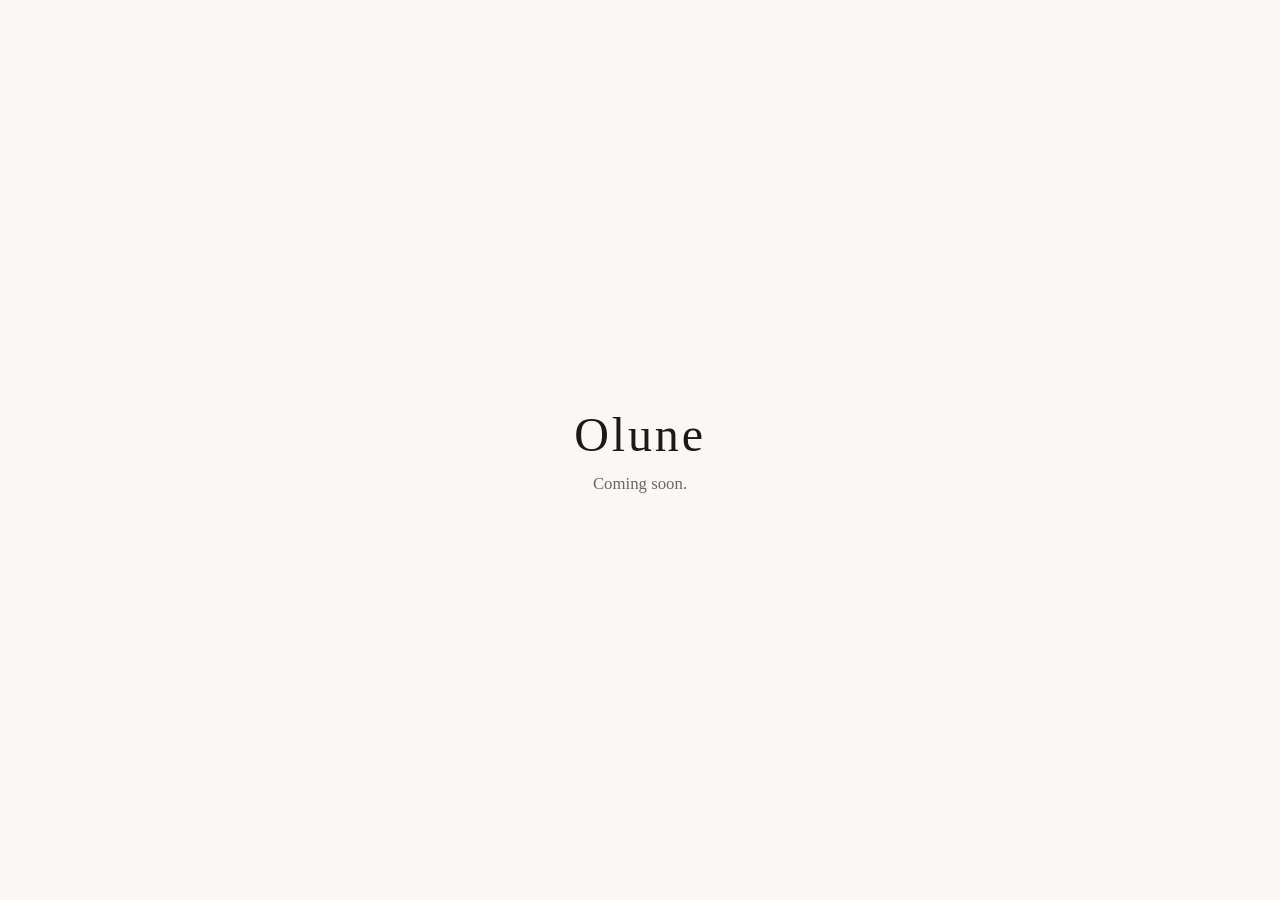
==== index.html @ 83db1ad6 "Add files via upload" ====
<!DOCTYPE html>
<html lang="en">
<head>
<meta charset="utf-8">
<meta name="viewport" content="width=device-width, initial-scale=1">
<title>Olune</title>
<style>
  :root { color-scheme: light dark; }
  html, body { height: 100%; margin: 0; }
  body {
    display: flex; align-items: center; justify-content: center;
    font-family: Georgia, 'Times New Roman', serif;
    background: #faf8f4; color: #1c1a17;
  }
  @media (prefers-color-scheme: dark) {
    body { background: #16161a; color: #e8e6e1; }
  }
  main { text-align: center; padding: 2rem; }
  h1 { font-size: 3rem; font-weight: normal; letter-spacing: 0.06em; margin: 0 0 0.75rem; }
  p { font-size: 1.05rem; opacity: 0.65; margin: 0; }
</style>
</head>
<body>
<main>
  <h1>Olune</h1>
  <p>Coming soon.</p>
</main>
</body>
</html>
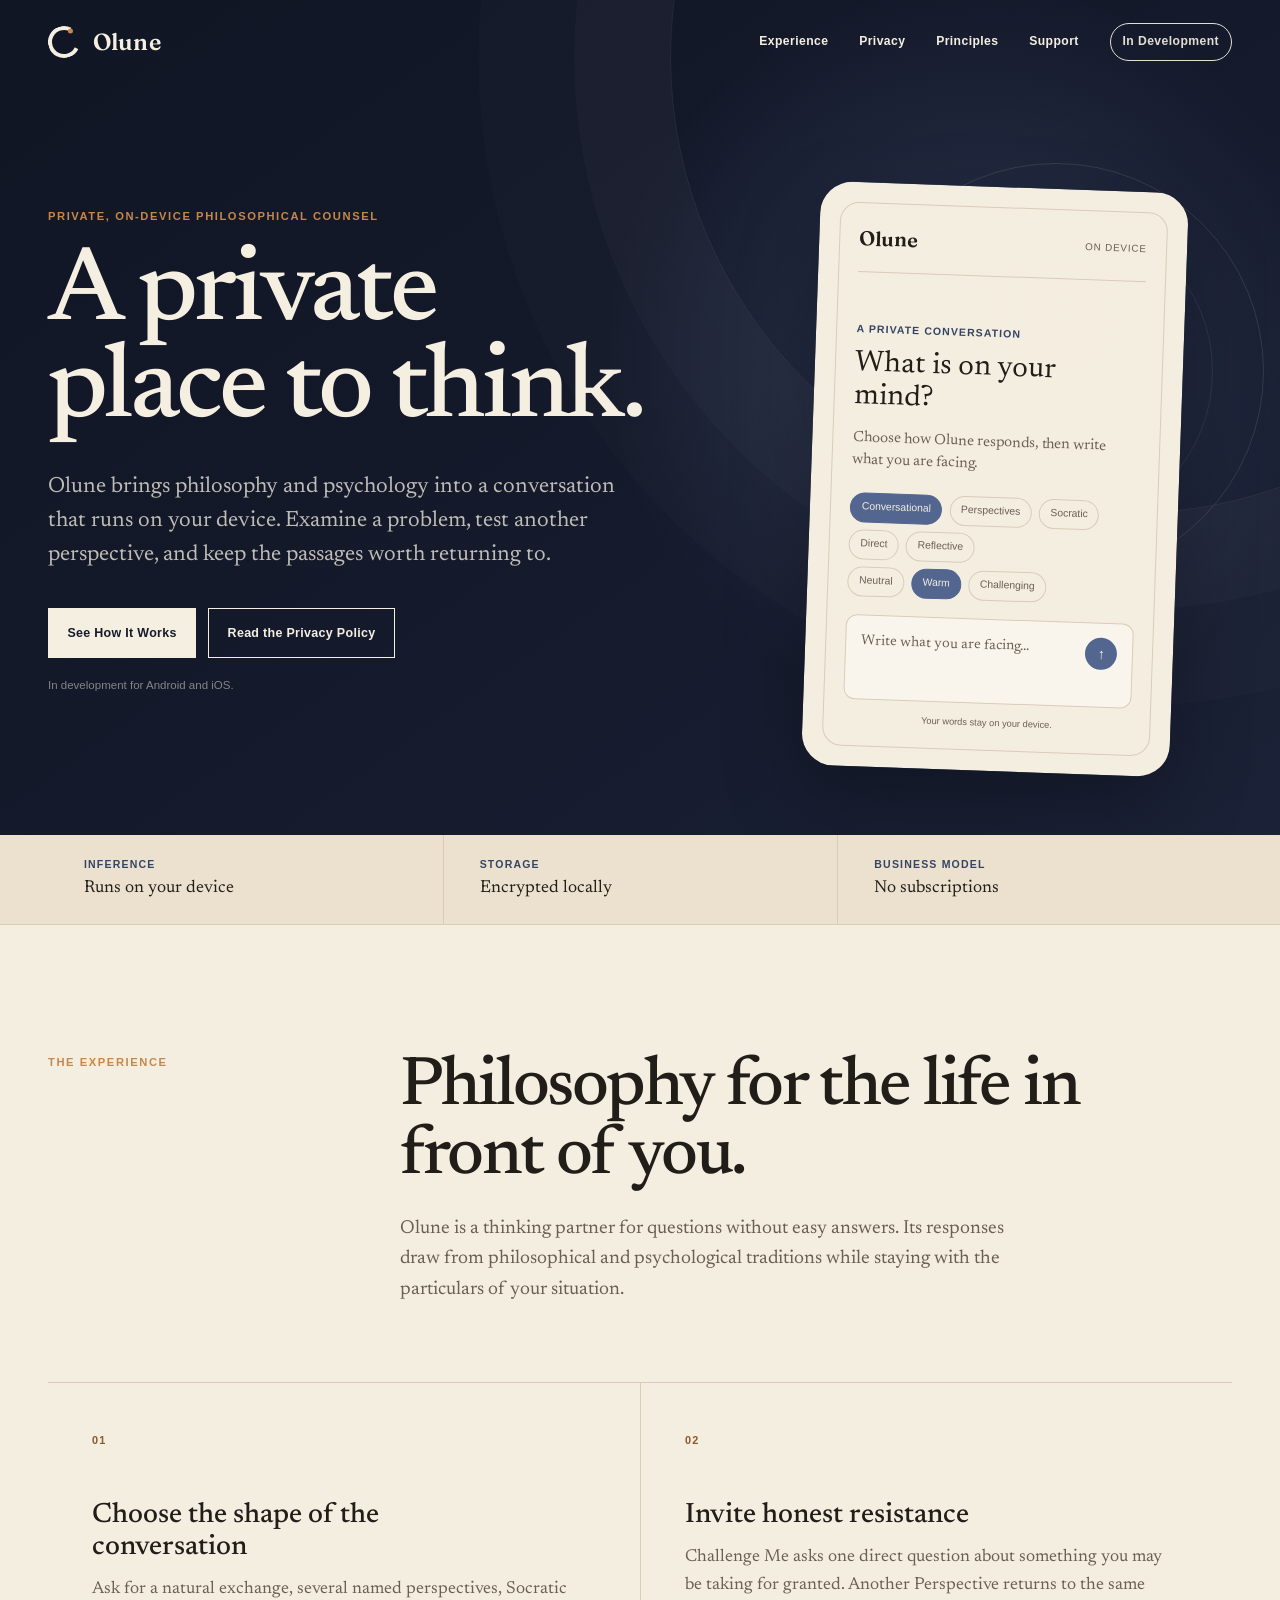
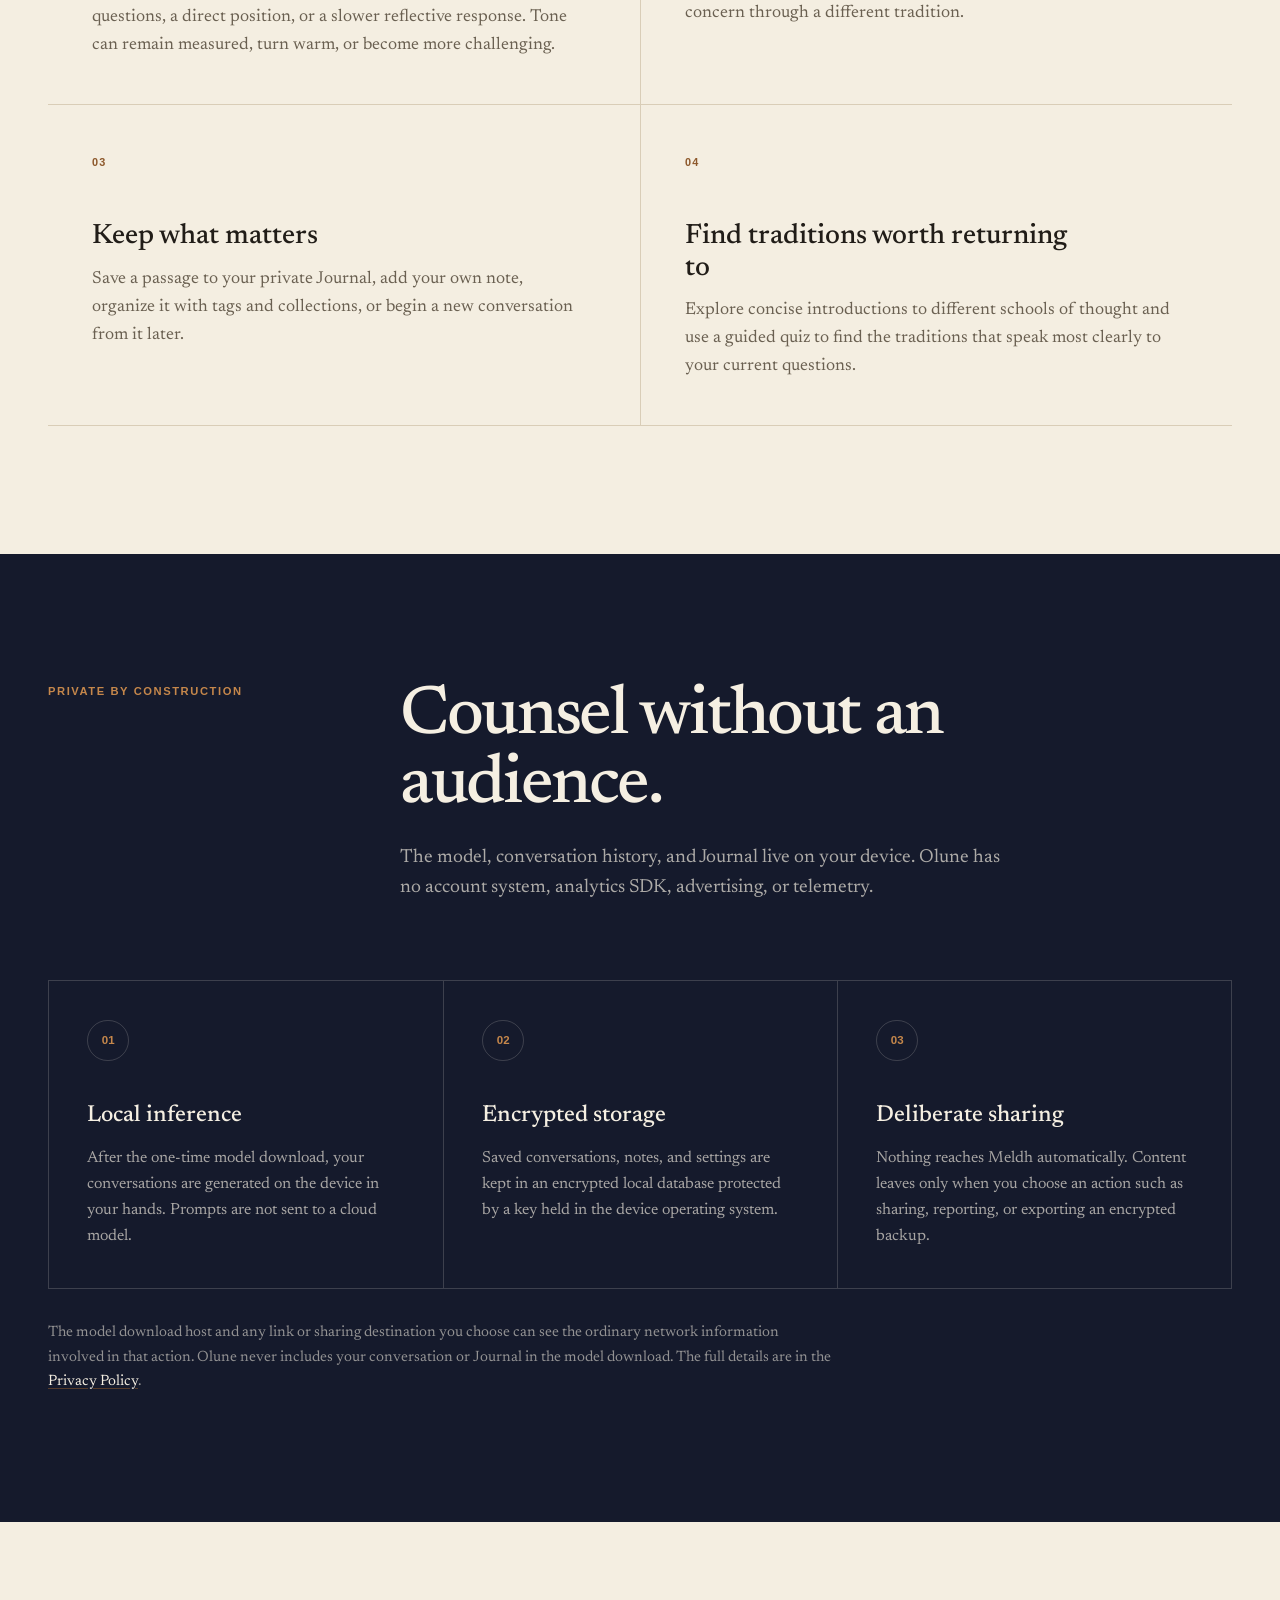
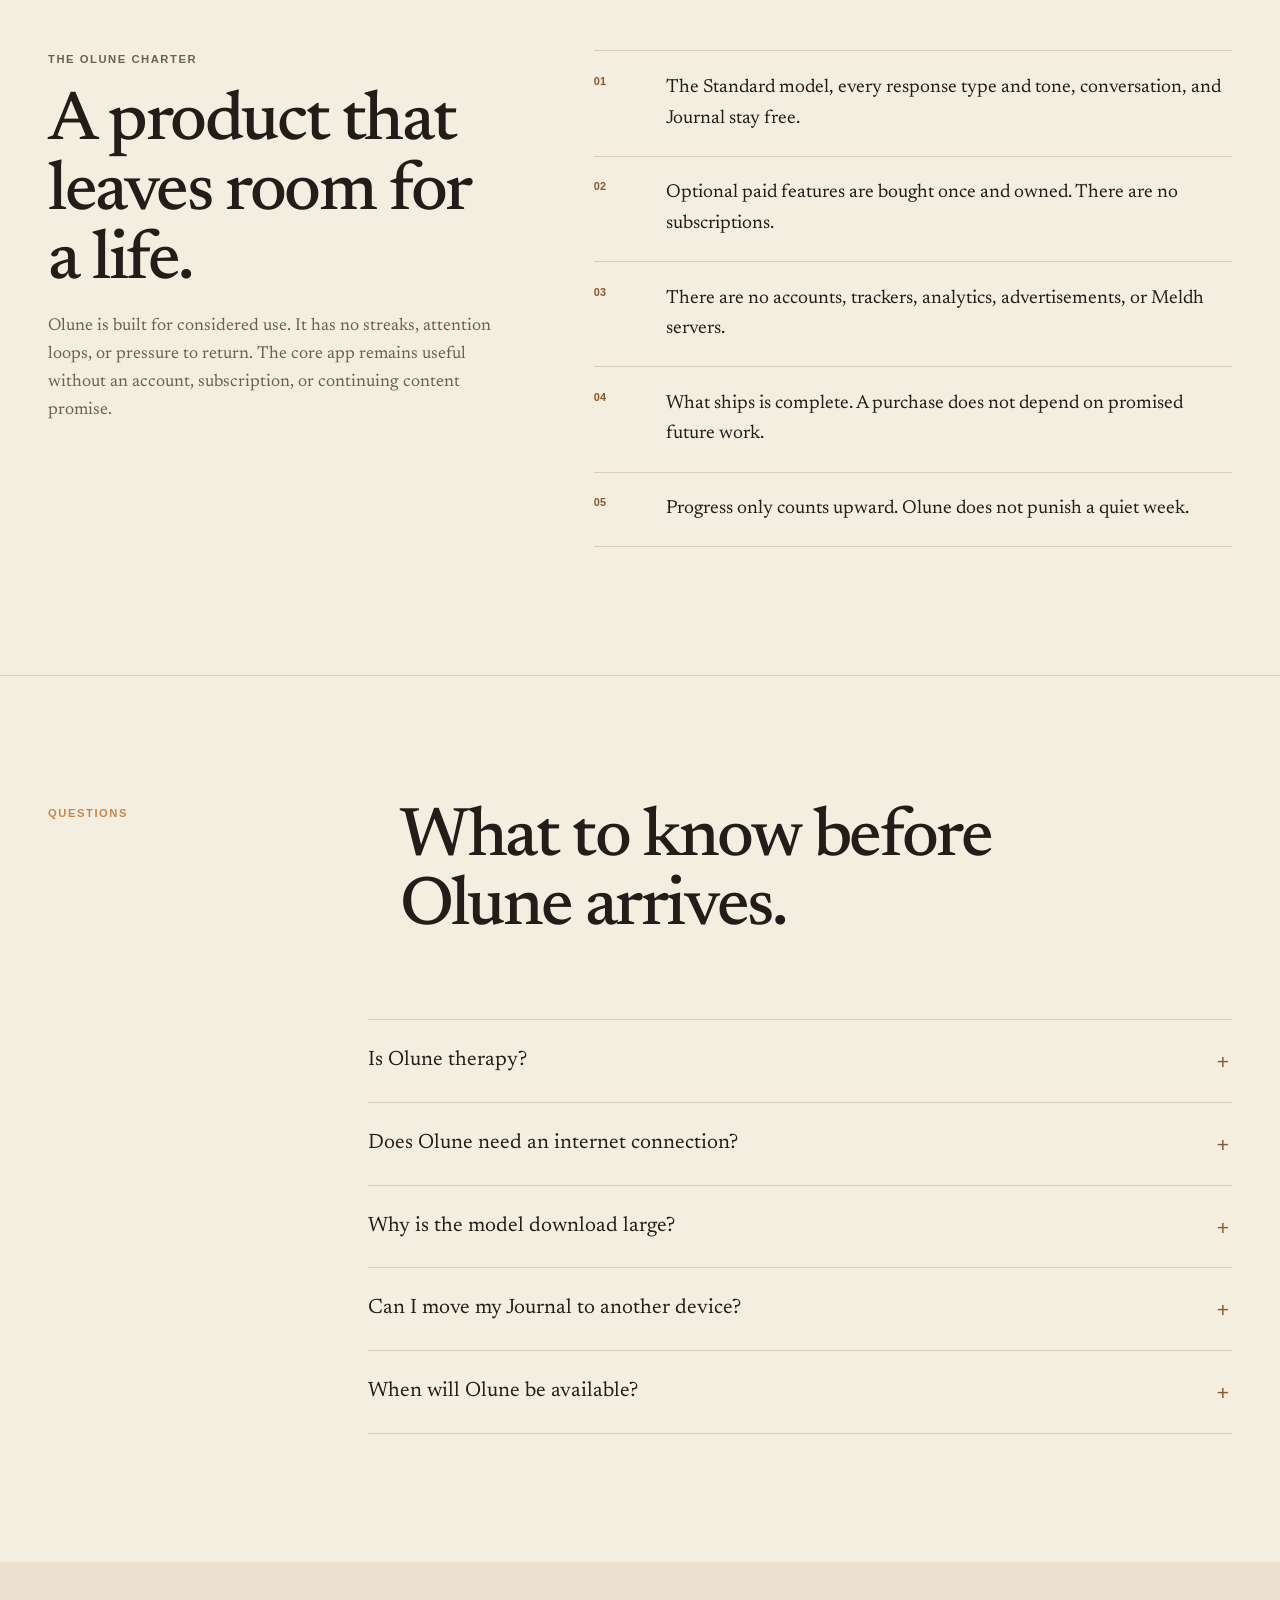
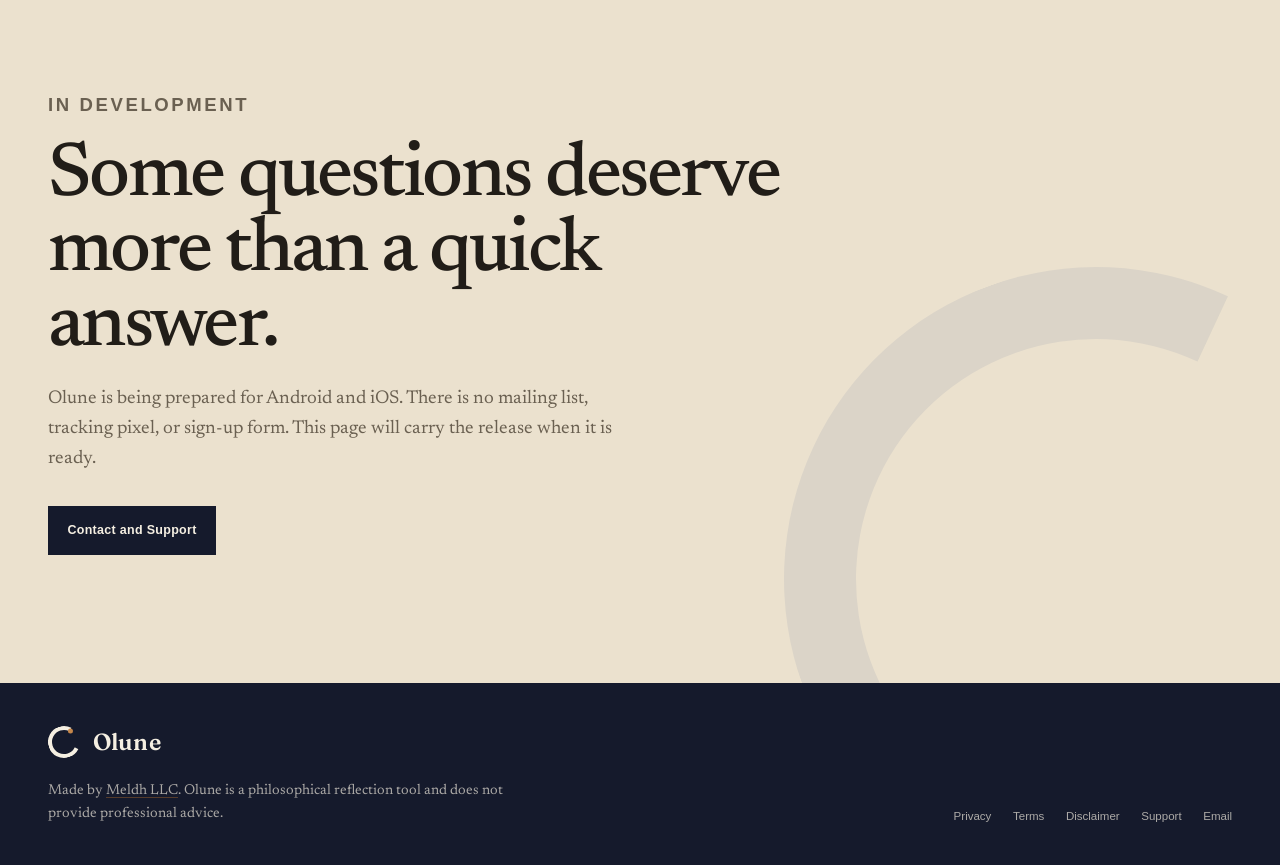
==== commit 6897f1d9: "Build Olune product site and legal pages" ====
--- a/index.html
+++ b/index.html
@@ -1,29 +1,362 @@
-<!DOCTYPE html>
+<!doctype html>
 <html lang="en">
 <head>
-<meta charset="utf-8">
-<meta name="viewport" content="width=device-width, initial-scale=1">
-<title>Olune</title>
-<style>
-  :root { color-scheme: light dark; }
-  html, body { height: 100%; margin: 0; }
-  body {
-    display: flex; align-items: center; justify-content: center;
-    font-family: Georgia, 'Times New Roman', serif;
-    background: #faf8f4; color: #1c1a17;
+  <meta charset="utf-8">
+  <meta name="viewport" content="width=device-width, initial-scale=1">
+  <title>Olune | A Private Place to Think</title>
+  <meta name="description" content="Olune is an on-device philosophical counsel app for private conversation, reflection, and a journal of the thoughts worth keeping.">
+  <meta name="theme-color" content="#151a2c">
+  <meta name="robots" content="index, follow, max-image-preview:large">
+  <link rel="canonical" href="https://olune.ai/">
+  <link rel="icon" href="/assets/brand/olune-app-icon.png" type="image/png">
+  <link rel="apple-touch-icon" href="/assets/brand/olune-app-icon.png">
+  <link rel="manifest" href="/site.webmanifest">
+  <link rel="stylesheet" href="/assets/site.css">
+  <meta property="og:type" content="website">
+  <meta property="og:site_name" content="Olune">
+  <meta property="og:title" content="Olune | A Private Place to Think">
+  <meta property="og:description" content="Private, on-device philosophical counsel. No account, cloud inference, telemetry, or subscription.">
+  <meta property="og:url" content="https://olune.ai/">
+  <meta property="og:image" content="https://olune.ai/assets/brand/olune-social.png">
+  <meta property="og:image:width" content="1731">
+  <meta property="og:image:height" content="909">
+  <meta property="og:image:alt" content="Olune. A private place to think.">
+  <meta name="twitter:card" content="summary_large_image">
+  <meta name="twitter:title" content="Olune | A Private Place to Think">
+  <meta name="twitter:description" content="Private, on-device philosophical counsel.">
+  <meta name="twitter:image" content="https://olune.ai/assets/brand/olune-social.png">
+  <script type="application/ld+json">
+  {
+    "@context": "https://schema.org",
+    "@type": "SoftwareApplication",
+    "name": "Olune",
+    "applicationCategory": "LifestyleApplication",
+    "operatingSystem": "Android, iOS",
+    "description": "An on-device philosophical counsel app for private conversation, reflection, and journaling.",
+    "url": "https://olune.ai/",
+    "publisher": {
+      "@type": "Organization",
+      "name": "Meldh LLC",
+      "url": "https://meldh.com/"
+    }
   }
-  @media (prefers-color-scheme: dark) {
-    body { background: #16161a; color: #e8e6e1; }
-  }
-  main { text-align: center; padding: 2rem; }
-  h1 { font-size: 3rem; font-weight: normal; letter-spacing: 0.06em; margin: 0 0 0.75rem; }
-  p { font-size: 1.05rem; opacity: 0.65; margin: 0; }
-</style>
+  </script>
 </head>
 <body>
-<main>
-  <h1>Olune</h1>
-  <p>Coming soon.</p>
-</main>
+  <a class="skip-link" href="#main">Skip to Main Content</a>
+
+  <header class="site-header">
+    <nav class="nav-shell" aria-label="Primary navigation">
+      <a class="brand" href="/" aria-label="Olune home">
+        <span class="brand-mark" aria-hidden="true"></span>
+        <span class="brand-name">Olune</span>
+      </a>
+      <div class="nav-links">
+        <a href="#experience">Experience</a>
+        <a href="#privacy">Privacy</a>
+        <a href="#principles">Principles</a>
+        <a href="/support/">Support</a>
+        <a class="nav-status" href="#availability">In Development</a>
+      </div>
+    </nav>
+  </header>
+
+  <main id="main">
+    <section class="hero" aria-labelledby="hero-title">
+      <div class="hero-shell">
+        <div>
+          <p class="eyebrow">Private, on-device philosophical counsel</p>
+          <h1 id="hero-title">A private place to think.</h1>
+          <p class="hero-copy">
+            Olune brings philosophy and psychology into a conversation that runs on
+            your device. Examine a problem, test another perspective, and keep the
+            passages worth returning to.
+          </p>
+          <div class="hero-actions">
+            <a class="button button--primary" href="#experience">See How It Works</a>
+            <a class="button" href="/privacy/">Read the Privacy Policy</a>
+          </div>
+          <p class="hero-note">In development for Android and iOS.</p>
+        </div>
+
+        <div class="hero-visual" aria-label="Illustration of the Olune conversation screen">
+          <div class="hero-orbit" aria-hidden="true"></div>
+          <div class="app-preview">
+            <div class="preview-screen">
+              <div class="preview-top">
+                <span class="preview-wordmark">Olune</span>
+                <span class="preview-lock">On Device</span>
+              </div>
+              <p class="preview-intro">A private conversation</p>
+              <p class="preview-question">What is on your mind?</p>
+              <p class="preview-copy">
+                Choose how Olune responds, then write what you are facing.
+              </p>
+              <div class="pill-row" aria-hidden="true">
+                <span class="pill pill--active">Conversational</span>
+                <span class="pill">Perspectives</span>
+                <span class="pill">Socratic</span>
+                <span class="pill">Direct</span>
+                <span class="pill">Reflective</span>
+              </div>
+              <div class="pill-row" style="margin-top: 0.45rem" aria-hidden="true">
+                <span class="pill">Neutral</span>
+                <span class="pill pill--active">Warm</span>
+                <span class="pill">Challenging</span>
+              </div>
+              <div class="preview-input">
+                <span>Write what you are facing...</span>
+                <span class="send-dot" aria-hidden="true">↑</span>
+              </div>
+              <p class="preview-foot">Your words stay on your device.</p>
+            </div>
+          </div>
+        </div>
+      </div>
+    </section>
+
+    <section class="trust-band" aria-label="Olune privacy summary">
+      <div class="trust-shell">
+        <div class="trust-item">
+          <span class="trust-label">Inference</span>
+          <span class="trust-value">Runs on your device</span>
+        </div>
+        <div class="trust-item">
+          <span class="trust-label">Storage</span>
+          <span class="trust-value">Encrypted locally</span>
+        </div>
+        <div class="trust-item">
+          <span class="trust-label">Business Model</span>
+          <span class="trust-value">No subscriptions</span>
+        </div>
+      </div>
+    </section>
+
+    <section class="section" id="experience" aria-labelledby="experience-title">
+      <div class="section-shell">
+        <div class="section-intro">
+          <p class="eyebrow">The experience</p>
+          <div>
+            <h2 class="section-title" id="experience-title">Philosophy for the life in front of you.</h2>
+            <p class="section-dek">
+              Olune is a thinking partner for questions without easy answers. Its
+              responses draw from philosophical and psychological traditions while
+              staying with the particulars of your situation.
+            </p>
+          </div>
+        </div>
+
+        <div class="feature-grid">
+          <article class="feature-card">
+            <span class="feature-index">01</span>
+            <h3>Choose the shape of the conversation</h3>
+            <p>
+              Ask for a natural exchange, several named perspectives, Socratic
+              questions, a direct position, or a slower reflective response. Tone can
+              remain measured, turn warm, or become more challenging.
+            </p>
+          </article>
+          <article class="feature-card">
+            <span class="feature-index">02</span>
+            <h3>Invite honest resistance</h3>
+            <p>
+              Challenge Me asks one direct question about something you may be taking
+              for granted. Another Perspective returns to the same concern through a
+              different tradition.
+            </p>
+          </article>
+          <article class="feature-card">
+            <span class="feature-index">03</span>
+            <h3>Keep what matters</h3>
+            <p>
+              Save a passage to your private Journal, add your own note, organize it
+              with tags and collections, or begin a new conversation from it later.
+            </p>
+          </article>
+          <article class="feature-card">
+            <span class="feature-index">04</span>
+            <h3>Find traditions worth returning to</h3>
+            <p>
+              Explore concise introductions to different schools of thought and use a
+              guided quiz to find the traditions that speak most clearly to your
+              current questions.
+            </p>
+          </article>
+        </div>
+      </div>
+    </section>
+
+    <section class="section section--midnight" id="privacy" aria-labelledby="privacy-title">
+      <div class="section-shell">
+        <div class="section-intro">
+          <p class="eyebrow">Private by construction</p>
+          <div>
+            <h2 class="section-title" id="privacy-title">Counsel without an audience.</h2>
+            <p class="section-dek">
+              The model, conversation history, and Journal live on your device. Olune
+              has no account system, analytics SDK, advertising, or telemetry.
+            </p>
+          </div>
+        </div>
+
+        <div class="privacy-grid">
+          <article class="privacy-card">
+            <span class="privacy-icon" aria-hidden="true">01</span>
+            <h3>Local inference</h3>
+            <p>
+              After the one-time model download, your conversations are generated on
+              the device in your hands. Prompts are not sent to a cloud model.
+            </p>
+          </article>
+          <article class="privacy-card">
+            <span class="privacy-icon" aria-hidden="true">02</span>
+            <h3>Encrypted storage</h3>
+            <p>
+              Saved conversations, notes, and settings are kept in an encrypted local
+              database protected by a key held in the device operating system.
+            </p>
+          </article>
+          <article class="privacy-card">
+            <span class="privacy-icon" aria-hidden="true">03</span>
+            <h3>Deliberate sharing</h3>
+            <p>
+              Nothing reaches Meldh automatically. Content leaves only when you choose
+              an action such as sharing, reporting, or exporting an encrypted backup.
+            </p>
+          </article>
+        </div>
+
+        <p class="privacy-detail">
+          The model download host and any link or sharing destination you choose can
+          see the ordinary network information involved in that action. Olune never
+          includes your conversation or Journal in the model download. The full
+          details are in the <a href="/privacy/">Privacy Policy</a>.
+        </p>
+      </div>
+    </section>
+
+    <section class="section" id="principles" aria-labelledby="principles-title">
+      <div class="section-shell charter">
+        <div class="charter-copy">
+          <p class="eyebrow">The Olune Charter</p>
+          <h2 class="section-title" id="principles-title">A product that leaves room for a life.</h2>
+          <p>
+            Olune is built for considered use. It has no streaks, attention loops, or
+            pressure to return. The core app remains useful without an account,
+            subscription, or continuing content promise.
+          </p>
+        </div>
+        <div class="charter-list">
+          <div class="charter-line">
+            <span>01</span>
+            <span>The Standard model, every response type and tone, conversation, and Journal stay free.</span>
+          </div>
+          <div class="charter-line">
+            <span>02</span>
+            <span>Optional paid features are bought once and owned. There are no subscriptions.</span>
+          </div>
+          <div class="charter-line">
+            <span>03</span>
+            <span>There are no accounts, trackers, analytics, advertisements, or Meldh servers.</span>
+          </div>
+          <div class="charter-line">
+            <span>04</span>
+            <span>What ships is complete. A purchase does not depend on promised future work.</span>
+          </div>
+          <div class="charter-line">
+            <span>05</span>
+            <span>Progress only counts upward. Olune does not punish a quiet week.</span>
+          </div>
+        </div>
+      </div>
+    </section>
+
+    <section class="section section--rule" aria-labelledby="faq-title">
+      <div class="section-shell">
+        <div class="section-intro">
+          <p class="eyebrow">Questions</p>
+          <h2 class="section-title" id="faq-title">What to know before Olune arrives.</h2>
+        </div>
+        <div class="faq-list">
+          <details>
+            <summary>Is Olune therapy?</summary>
+            <p>
+              No. Olune is a companion for reflection and is not a doctor, therapist,
+              counselor, lawyer, or financial adviser. It is not built for emergencies
+              and cannot replace a qualified professional who knows your circumstances.
+            </p>
+          </details>
+          <details>
+            <summary>Does Olune need an internet connection?</summary>
+            <p>
+              Core conversations and storage work offline after a one-time model
+              download. Opening links, using an app-store purchase, sending a report,
+              or sharing content through another service requires the connection used
+              by that action.
+            </p>
+          </details>
+          <details>
+            <summary>Why is the model download large?</summary>
+            <p>
+              Olune runs a full language model locally so your prompts do not need to
+              travel to a cloud inference service. Exact download sizes and supported
+              device guidance will be published before release.
+            </p>
+          </details>
+          <details>
+            <summary>Can I move my Journal to another device?</summary>
+            <p>
+              Olune can create a password-protected encrypted backup that you choose
+              where to store. Meldh never receives the file or the password.
+            </p>
+          </details>
+          <details>
+            <summary>When will Olune be available?</summary>
+            <p>
+              Olune is in active development for Android and iOS. Release information
+              and verified device requirements will appear here when the app is ready.
+            </p>
+          </details>
+        </div>
+      </div>
+    </section>
+
+    <section class="closing" id="availability" aria-labelledby="availability-title">
+      <div class="section-shell">
+        <div class="closing-copy">
+          <p class="eyebrow">In development</p>
+          <h2 id="availability-title">Some questions deserve more than a quick answer.</h2>
+          <p>
+            Olune is being prepared for Android and iOS. There is no mailing list,
+            tracking pixel, or sign-up form. This page will carry the release when it is
+            ready.
+          </p>
+          <a class="button" href="/support/">Contact and Support</a>
+        </div>
+      </div>
+    </section>
+  </main>
+
+  <footer class="site-footer">
+    <div class="footer-shell">
+      <div>
+        <a class="brand footer-brand" href="/" aria-label="Olune home">
+          <span class="brand-mark" aria-hidden="true"></span>
+          <span class="brand-name">Olune</span>
+        </a>
+        <p class="footer-note">
+          Made by <a href="https://meldh.com/">Meldh LLC</a>. Olune is a
+          philosophical reflection tool and does not provide professional advice.
+        </p>
+      </div>
+      <nav class="footer-links" aria-label="Footer navigation">
+        <a href="/privacy/">Privacy</a>
+        <a href="/terms/">Terms</a>
+        <a href="/disclaimer/">Disclaimer</a>
+        <a href="/support/">Support</a>
+        <a href="mailto:support@meldh.com">Email</a>
+      </nav>
+    </div>
+  </footer>
 </body>
 </html>
--- a/assets/site.css
+++ b/assets/site.css
@@ -0,0 +1,1045 @@
+@font-face {
+  font-family: "Newsreader";
+  src: url("fonts/newsreader-regular.ttf") format("truetype");
+  font-style: normal;
+  font-weight: 400;
+  font-display: swap;
+}
+
+@font-face {
+  font-family: "Newsreader";
+  src: url("fonts/newsreader-medium.ttf") format("truetype");
+  font-style: normal;
+  font-weight: 500;
+  font-display: swap;
+}
+
+@font-face {
+  font-family: "Newsreader";
+  src: url("fonts/newsreader-semibold.ttf") format("truetype");
+  font-style: normal;
+  font-weight: 600;
+  font-display: swap;
+}
+
+@font-face {
+  font-family: "Fraunces";
+  src: url("fonts/fraunces-semibold.ttf") format("truetype");
+  font-style: normal;
+  font-weight: 600;
+  font-display: swap;
+}
+
+:root {
+  color-scheme: light;
+  --paper: #f4eee1;
+  --paper-deep: #ebe1ce;
+  --paper-raised: #fbf7ef;
+  --ink: #211d18;
+  --ink-soft: #6a6051;
+  --midnight: #151a2c;
+  --midnight-raised: #20283f;
+  --moon: #f5efe2;
+  --lune: #53668f;
+  --lune-dark: #344463;
+  --bronze: #c5874b;
+  --bronze-dark: #8d582b;
+  --rule: #d9cdb7;
+  --rule-dark: rgba(245, 239, 226, 0.18);
+  --shadow: 0 24px 80px rgba(20, 22, 35, 0.13);
+  --serif: "Newsreader", Georgia, "Times New Roman", serif;
+  --wordmark: "Fraunces", Georgia, serif;
+  --sans: Inter, ui-sans-serif, -apple-system, BlinkMacSystemFont, "Segoe UI", sans-serif;
+  --reading: 45rem;
+  --wide: 74rem;
+}
+
+* {
+  box-sizing: border-box;
+}
+
+html {
+  scroll-behavior: smooth;
+}
+
+body {
+  min-width: 20rem;
+  margin: 0;
+  background: var(--paper);
+  color: var(--ink);
+  font-family: var(--serif);
+  font-size: 1.08rem;
+  line-height: 1.62;
+  text-rendering: optimizeLegibility;
+}
+
+img {
+  display: block;
+  max-width: 100%;
+}
+
+a {
+  color: inherit;
+  text-decoration-color: color-mix(in srgb, var(--bronze-dark) 55%, transparent);
+  text-underline-offset: 0.18em;
+}
+
+a:hover {
+  text-decoration-color: currentColor;
+}
+
+button,
+a {
+  -webkit-tap-highlight-color: transparent;
+}
+
+:focus-visible {
+  outline: 3px solid var(--bronze);
+  outline-offset: 4px;
+}
+
+.skip-link {
+  position: fixed;
+  top: 0.75rem;
+  left: 0.75rem;
+  z-index: 100;
+  padding: 0.65rem 0.85rem;
+  background: var(--moon);
+  color: var(--midnight);
+  font-family: var(--sans);
+  font-size: 0.8rem;
+  font-weight: 700;
+  transform: translateY(-180%);
+}
+
+.skip-link:focus {
+  transform: translateY(0);
+}
+
+.site-header {
+  position: absolute;
+  z-index: 10;
+  top: 0;
+  left: 0;
+  width: 100%;
+  color: var(--moon);
+}
+
+.site-header--paper {
+  position: static;
+  border-bottom: 1px solid var(--rule);
+  background: color-mix(in srgb, var(--paper) 94%, transparent);
+  color: var(--ink);
+}
+
+.nav-shell {
+  display: flex;
+  width: min(calc(100% - 2.5rem), var(--wide));
+  min-height: 5.25rem;
+  margin: 0 auto;
+  align-items: center;
+  justify-content: space-between;
+  gap: 2rem;
+}
+
+.brand {
+  display: inline-flex;
+  align-items: center;
+  gap: 0.8rem;
+  color: inherit;
+  text-decoration: none;
+}
+
+.brand-mark {
+  position: relative;
+  width: 2rem;
+  height: 2rem;
+  flex: 0 0 auto;
+  border: 0.3rem solid currentColor;
+  border-right-color: transparent;
+  border-radius: 50%;
+  transform: rotate(-18deg);
+}
+
+.brand-mark::after {
+  position: absolute;
+  top: 0.05rem;
+  right: -0.04rem;
+  width: 0.34rem;
+  height: 0.34rem;
+  border-radius: 50%;
+  background: var(--bronze);
+  content: "";
+  transform: rotate(18deg);
+}
+
+.brand-name {
+  font-family: var(--wordmark);
+  font-size: 1.45rem;
+  font-weight: 600;
+  letter-spacing: 0.01em;
+}
+
+.nav-links {
+  display: flex;
+  align-items: center;
+  justify-content: flex-end;
+  gap: clamp(1rem, 2.4vw, 2rem);
+  font-family: var(--sans);
+  font-size: 0.76rem;
+  font-weight: 650;
+  letter-spacing: 0.035em;
+}
+
+.nav-links a {
+  color: inherit;
+  text-decoration: none;
+}
+
+.nav-links a:hover {
+  color: var(--bronze);
+}
+
+.nav-status {
+  padding: 0.48rem 0.75rem;
+  border: 1px solid currentColor;
+  border-radius: 999px;
+  opacity: 0.92;
+}
+
+.hero {
+  position: relative;
+  min-height: 52rem;
+  overflow: hidden;
+  background:
+    radial-gradient(circle at 76% 42%, rgba(83, 102, 143, 0.35), transparent 23rem),
+    linear-gradient(145deg, #111625, var(--midnight) 58%, #1b2237);
+  color: var(--moon);
+}
+
+.hero::before {
+  position: absolute;
+  top: -25rem;
+  right: -19rem;
+  width: 57rem;
+  height: 57rem;
+  border: 1px solid rgba(245, 239, 226, 0.08);
+  border-radius: 50%;
+  box-shadow:
+    0 0 0 6rem rgba(245, 239, 226, 0.018),
+    0 0 0 12rem rgba(245, 239, 226, 0.012);
+  content: "";
+}
+
+.hero-shell {
+  position: relative;
+  display: grid;
+  width: min(calc(100% - 2.5rem), var(--wide));
+  min-height: 52rem;
+  margin: 0 auto;
+  padding: 9.7rem 0 5.5rem;
+  grid-template-columns: minmax(0, 1.02fr) minmax(20rem, 0.78fr);
+  align-items: center;
+  gap: clamp(3rem, 7vw, 7rem);
+}
+
+.eyebrow {
+  margin: 0 0 1.25rem;
+  color: var(--bronze);
+  font-family: var(--sans);
+  font-size: 0.7rem;
+  font-weight: 750;
+  letter-spacing: 0.14em;
+  text-transform: uppercase;
+}
+
+.hero h1,
+.section-title,
+.legal-title {
+  font-weight: 500;
+  letter-spacing: -0.035em;
+}
+
+.hero h1 {
+  max-width: 42rem;
+  margin: 0;
+  font-size: clamp(3.6rem, 8.2vw, 7.4rem);
+  line-height: 0.93;
+}
+
+.hero-copy {
+  max-width: 38rem;
+  margin: 1.8rem 0 0;
+  color: rgba(245, 239, 226, 0.76);
+  font-size: clamp(1.15rem, 2vw, 1.38rem);
+  line-height: 1.55;
+}
+
+.hero-actions {
+  display: flex;
+  flex-wrap: wrap;
+  gap: 0.75rem;
+  margin-top: 2.25rem;
+}
+
+.button {
+  display: inline-flex;
+  min-height: 3.1rem;
+  padding: 0.75rem 1.15rem;
+  border: 1px solid currentColor;
+  align-items: center;
+  justify-content: center;
+  font-family: var(--sans);
+  font-size: 0.78rem;
+  font-weight: 750;
+  letter-spacing: 0.025em;
+  text-decoration: none;
+  transition: background-color 160ms ease, border-color 160ms ease, color 160ms ease;
+}
+
+.button--primary {
+  border-color: var(--moon);
+  background: var(--moon);
+  color: var(--midnight);
+}
+
+.button:hover {
+  border-color: var(--bronze);
+  background: var(--bronze);
+  color: var(--midnight);
+}
+
+.hero-note {
+  margin: 1.15rem 0 0;
+  color: rgba(245, 239, 226, 0.5);
+  font-family: var(--sans);
+  font-size: 0.72rem;
+}
+
+.hero-visual {
+  position: relative;
+  min-height: 37rem;
+}
+
+.hero-orbit {
+  position: absolute;
+  top: 0.5rem;
+  right: -2rem;
+  width: 26rem;
+  height: 26rem;
+  border: 1px solid rgba(245, 239, 226, 0.11);
+  border-radius: 50%;
+}
+
+.hero-orbit::before,
+.hero-orbit::after {
+  position: absolute;
+  border: 1px solid rgba(245, 239, 226, 0.08);
+  border-radius: 50%;
+  content: "";
+}
+
+.hero-orbit::before {
+  inset: 3.1rem;
+}
+
+.hero-orbit::after {
+  inset: 6.3rem;
+}
+
+.app-preview {
+  position: absolute;
+  z-index: 2;
+  top: 2rem;
+  left: 50%;
+  width: min(23rem, 88vw);
+  min-height: 34rem;
+  padding: 1.2rem;
+  border: 1px solid rgba(245, 239, 226, 0.22);
+  border-radius: 2rem;
+  background: var(--paper);
+  box-shadow: 0 2rem 5rem rgba(0, 0, 0, 0.28);
+  color: var(--ink);
+  transform: translateX(-50%) rotate(2deg);
+}
+
+.preview-screen {
+  min-height: 31.5rem;
+  padding: 1.2rem;
+  border: 1px solid var(--rule);
+  border-radius: 1.2rem;
+  background:
+    linear-gradient(rgba(244, 238, 225, 0.96), rgba(244, 238, 225, 0.96)),
+    radial-gradient(circle at 70% 18%, var(--paper-deep), transparent 11rem);
+}
+
+.preview-top {
+  display: flex;
+  padding-bottom: 1rem;
+  border-bottom: 1px solid var(--rule);
+  align-items: center;
+  justify-content: space-between;
+}
+
+.preview-wordmark {
+  font-family: var(--wordmark);
+  font-size: 1.25rem;
+}
+
+.preview-lock {
+  color: var(--ink-soft);
+  font-family: var(--sans);
+  font-size: 0.62rem;
+  letter-spacing: 0.08em;
+  text-transform: uppercase;
+}
+
+.preview-intro {
+  margin: 3rem 0 0.65rem;
+  color: var(--lune-dark);
+  font-family: var(--sans);
+  font-size: 0.66rem;
+  font-weight: 750;
+  letter-spacing: 0.1em;
+  text-transform: uppercase;
+}
+
+.preview-question {
+  max-width: 16rem;
+  margin: 0;
+  font-size: 1.85rem;
+  line-height: 1.1;
+}
+
+.preview-copy {
+  margin: 0.9rem 0 1.35rem;
+  color: var(--ink-soft);
+  font-size: 0.94rem;
+  line-height: 1.45;
+}
+
+.pill-row {
+  display: flex;
+  flex-wrap: wrap;
+  gap: 0.45rem;
+}
+
+.pill {
+  padding: 0.34rem 0.65rem;
+  border: 1px solid var(--rule);
+  border-radius: 999px;
+  color: var(--ink-soft);
+  font-family: var(--sans);
+  font-size: 0.65rem;
+}
+
+.pill--active {
+  border-color: var(--lune);
+  background: var(--lune);
+  color: var(--moon);
+}
+
+.preview-input {
+  display: flex;
+  min-height: 5.3rem;
+  margin-top: 1.15rem;
+  padding: 0.9rem;
+  border: 1px solid var(--rule);
+  border-radius: 0.7rem;
+  background: rgba(255, 255, 255, 0.38);
+  color: var(--ink-soft);
+  font-size: 0.9rem;
+  align-items: flex-start;
+  justify-content: space-between;
+}
+
+.send-dot {
+  display: grid;
+  width: 2rem;
+  height: 2rem;
+  flex: 0 0 auto;
+  border-radius: 50%;
+  background: var(--lune);
+  color: var(--moon);
+  font-family: var(--sans);
+  place-items: center;
+}
+
+.preview-foot {
+  margin: 0.75rem 0 0;
+  color: var(--ink-soft);
+  font-family: var(--sans);
+  font-size: 0.58rem;
+  text-align: center;
+}
+
+.trust-band {
+  border-bottom: 1px solid var(--rule);
+  background: var(--paper-deep);
+}
+
+.trust-shell {
+  display: grid;
+  width: min(calc(100% - 2.5rem), var(--wide));
+  margin: 0 auto;
+  grid-template-columns: repeat(3, 1fr);
+}
+
+.trust-item {
+  padding: 1.3rem clamp(1rem, 3vw, 2.25rem);
+}
+
+.trust-item + .trust-item {
+  border-left: 1px solid var(--rule);
+}
+
+.trust-label {
+  display: block;
+  color: var(--lune-dark);
+  font-family: var(--sans);
+  font-size: 0.66rem;
+  font-weight: 750;
+  letter-spacing: 0.11em;
+  text-transform: uppercase;
+}
+
+.trust-value {
+  display: block;
+  margin-top: 0.15rem;
+  font-size: 1.08rem;
+}
+
+.section {
+  padding: clamp(5rem, 10vw, 8.5rem) 0;
+}
+
+.section--rule {
+  border-top: 1px solid var(--rule);
+}
+
+.section--midnight {
+  background: var(--midnight);
+  color: var(--moon);
+}
+
+.section-shell {
+  width: min(calc(100% - 2.5rem), var(--wide));
+  margin: 0 auto;
+}
+
+.section-intro {
+  display: grid;
+  margin-bottom: clamp(3rem, 6vw, 5.2rem);
+  grid-template-columns: minmax(8rem, 0.48fr) minmax(0, 1.52fr);
+  gap: clamp(2rem, 7vw, 7rem);
+  align-items: start;
+}
+
+.section-title {
+  max-width: 44rem;
+  margin: 0;
+  font-size: clamp(2.6rem, 5.4vw, 4.8rem);
+  line-height: 1;
+}
+
+.section-dek {
+  max-width: 39rem;
+  margin: 1.4rem 0 0;
+  color: var(--ink-soft);
+  font-size: 1.18rem;
+}
+
+.section--midnight .section-dek {
+  color: rgba(245, 239, 226, 0.68);
+}
+
+.feature-grid {
+  display: grid;
+  border-top: 1px solid var(--rule);
+  border-bottom: 1px solid var(--rule);
+  grid-template-columns: repeat(2, 1fr);
+}
+
+.feature-card {
+  min-height: 18rem;
+  padding: clamp(1.6rem, 4vw, 2.75rem);
+}
+
+.feature-card:nth-child(even) {
+  border-left: 1px solid var(--rule);
+}
+
+.feature-card:nth-child(n + 3) {
+  border-top: 1px solid var(--rule);
+}
+
+.feature-index {
+  color: var(--bronze-dark);
+  font-family: var(--sans);
+  font-size: 0.68rem;
+  font-weight: 750;
+  letter-spacing: 0.1em;
+}
+
+.feature-card h3 {
+  max-width: 24rem;
+  margin: 2.8rem 0 0.8rem;
+  font-size: 1.75rem;
+  font-weight: 500;
+  line-height: 1.12;
+}
+
+.feature-card p {
+  max-width: 31rem;
+  margin: 0;
+  color: var(--ink-soft);
+}
+
+.privacy-grid {
+  display: grid;
+  border: 1px solid var(--rule-dark);
+  grid-template-columns: repeat(3, 1fr);
+}
+
+.privacy-card {
+  min-height: 16rem;
+  padding: clamp(1.5rem, 3vw, 2.4rem);
+}
+
+.privacy-card + .privacy-card {
+  border-left: 1px solid var(--rule-dark);
+}
+
+.privacy-card h3 {
+  margin: 2.2rem 0 0.75rem;
+  font-size: 1.45rem;
+  font-weight: 500;
+}
+
+.privacy-card p {
+  margin: 0;
+  color: rgba(245, 239, 226, 0.66);
+  font-size: 1rem;
+}
+
+.privacy-icon {
+  display: grid;
+  width: 2.6rem;
+  height: 2.6rem;
+  border: 1px solid var(--rule-dark);
+  border-radius: 50%;
+  color: var(--bronze);
+  font-family: var(--sans);
+  font-size: 0.72rem;
+  font-weight: 750;
+  place-items: center;
+}
+
+.privacy-detail {
+  max-width: 49rem;
+  margin: 2rem 0 0;
+  color: rgba(245, 239, 226, 0.56);
+  font-size: 0.94rem;
+}
+
+.privacy-detail a {
+  color: var(--moon);
+}
+
+.charter {
+  display: grid;
+  grid-template-columns: minmax(0, 0.82fr) minmax(20rem, 1.18fr);
+  gap: clamp(3rem, 8vw, 8rem);
+}
+
+.charter-copy p {
+  max-width: 36rem;
+  color: var(--ink-soft);
+}
+
+.charter-list {
+  border-top: 1px solid var(--rule);
+}
+
+.charter-line {
+  display: grid;
+  padding: 1.35rem 0;
+  border-bottom: 1px solid var(--rule);
+  grid-template-columns: 3rem minmax(0, 1fr);
+  gap: 1.5rem;
+}
+
+.charter-line span:first-child {
+  color: var(--bronze-dark);
+  font-family: var(--sans);
+  font-size: 0.68rem;
+  font-weight: 750;
+}
+
+.charter-line span:last-child {
+  font-size: 1.18rem;
+}
+
+.faq-list {
+  max-width: 54rem;
+  margin-left: auto;
+  border-top: 1px solid var(--rule);
+}
+
+.faq-list details {
+  border-bottom: 1px solid var(--rule);
+}
+
+.faq-list summary {
+  position: relative;
+  padding: 1.5rem 3rem 1.5rem 0;
+  cursor: pointer;
+  font-size: 1.3rem;
+  list-style: none;
+}
+
+.faq-list summary::-webkit-details-marker {
+  display: none;
+}
+
+.faq-list summary::after {
+  position: absolute;
+  top: 1.55rem;
+  right: 0.2rem;
+  color: var(--bronze-dark);
+  content: "+";
+  font-family: var(--sans);
+}
+
+.faq-list details[open] summary::after {
+  content: "−";
+}
+
+.faq-list details p {
+  max-width: 42rem;
+  margin: -0.25rem 0 1.6rem;
+  color: var(--ink-soft);
+}
+
+.closing {
+  position: relative;
+  overflow: hidden;
+  padding: clamp(5rem, 10vw, 8rem) 0;
+  background: var(--paper-deep);
+}
+
+.closing::after {
+  position: absolute;
+  right: -8rem;
+  bottom: -13rem;
+  width: 30rem;
+  height: 30rem;
+  border: 4.5rem solid rgba(83, 102, 143, 0.1);
+  border-right-color: transparent;
+  border-radius: 50%;
+  content: "";
+  transform: rotate(-20deg);
+}
+
+.closing-copy {
+  position: relative;
+  z-index: 1;
+  max-width: 49rem;
+}
+
+.closing-copy h2 {
+  margin: 0;
+  font-size: clamp(2.7rem, 6vw, 5.2rem);
+  font-weight: 500;
+  letter-spacing: -0.035em;
+  line-height: 0.98;
+}
+
+.closing-copy p {
+  max-width: 38rem;
+  color: var(--ink-soft);
+  font-size: 1.16rem;
+}
+
+.closing-copy .button {
+  margin-top: 0.8rem;
+  border-color: var(--midnight);
+  background: var(--midnight);
+  color: var(--moon);
+}
+
+.site-footer {
+  padding: 2.5rem 0;
+  background: var(--midnight);
+  color: rgba(245, 239, 226, 0.68);
+}
+
+.footer-shell {
+  display: grid;
+  width: min(calc(100% - 2.5rem), var(--wide));
+  margin: 0 auto;
+  grid-template-columns: 1fr auto;
+  gap: 2rem;
+  align-items: end;
+}
+
+.footer-brand {
+  color: var(--moon);
+}
+
+.footer-note {
+  max-width: 31rem;
+  margin: 0.6rem 0 0;
+  font-size: 0.9rem;
+}
+
+.footer-links {
+  display: flex;
+  flex-wrap: wrap;
+  gap: 0.7rem 1.35rem;
+  justify-content: flex-end;
+  font-family: var(--sans);
+  font-size: 0.72rem;
+}
+
+.footer-links a {
+  text-decoration: none;
+}
+
+.footer-links a:hover {
+  color: var(--moon);
+}
+
+.legal-main {
+  min-height: 70vh;
+}
+
+.legal-hero {
+  padding: clamp(4.5rem, 9vw, 7.5rem) 0 clamp(3rem, 6vw, 5rem);
+  border-bottom: 1px solid var(--rule);
+}
+
+.legal-shell {
+  width: min(calc(100% - 2.5rem), var(--reading));
+  margin: 0 auto;
+}
+
+.legal-title {
+  max-width: 40rem;
+  margin: 0;
+  font-size: clamp(3rem, 7vw, 5.4rem);
+  line-height: 0.98;
+}
+
+.legal-lede {
+  max-width: 39rem;
+  margin: 1.4rem 0 0;
+  color: var(--ink-soft);
+  font-size: 1.18rem;
+}
+
+.legal-meta {
+  margin: 1.3rem 0 0;
+  color: var(--bronze-dark);
+  font-family: var(--sans);
+  font-size: 0.7rem;
+  font-weight: 700;
+  letter-spacing: 0.08em;
+  text-transform: uppercase;
+}
+
+.legal-body {
+  padding: clamp(3.5rem, 8vw, 6.5rem) 0;
+}
+
+.legal-body h2 {
+  margin: 3.2rem 0 0.8rem;
+  font-size: 1.65rem;
+  font-weight: 500;
+  line-height: 1.2;
+}
+
+.legal-body h2:first-child {
+  margin-top: 0;
+}
+
+.legal-body p,
+.legal-body li {
+  color: #403930;
+}
+
+.legal-body ul {
+  padding-left: 1.25rem;
+}
+
+.legal-body .callout {
+  margin: 2.4rem 0;
+  padding: 1.3rem 1.4rem;
+  border-left: 0.22rem solid var(--bronze);
+  background: var(--paper-deep);
+}
+
+.legal-nav {
+  display: flex;
+  flex-wrap: wrap;
+  gap: 0.65rem 1.2rem;
+  margin-top: 2rem;
+  padding-top: 1.5rem;
+  border-top: 1px solid var(--rule);
+  font-family: var(--sans);
+  font-size: 0.76rem;
+}
+
+.support-grid {
+  display: grid;
+  margin-top: 2.5rem;
+  border-top: 1px solid var(--rule);
+  border-bottom: 1px solid var(--rule);
+  grid-template-columns: repeat(2, 1fr);
+}
+
+.support-card {
+  padding: 1.7rem 0;
+}
+
+.support-card:nth-child(even) {
+  padding-left: 1.7rem;
+  border-left: 1px solid var(--rule);
+}
+
+.support-card h2 {
+  margin: 0 0 0.6rem;
+}
+
+.support-card p {
+  margin-bottom: 0;
+}
+
+@media (max-width: 58rem) {
+  .hero-shell {
+    padding-top: 8.5rem;
+    grid-template-columns: 1fr;
+  }
+
+  .hero-copy {
+    max-width: 42rem;
+  }
+
+  .hero-visual {
+    min-height: 32rem;
+  }
+
+  .app-preview {
+    top: 0;
+  }
+
+  .hero-orbit {
+    right: 50%;
+    transform: translateX(50%);
+  }
+
+  .section-intro {
+    grid-template-columns: 1fr;
+    gap: 1.4rem;
+  }
+
+  .privacy-grid {
+    grid-template-columns: 1fr;
+  }
+
+  .privacy-card + .privacy-card {
+    border-top: 1px solid var(--rule-dark);
+    border-left: 0;
+  }
+
+  .charter {
+    grid-template-columns: 1fr;
+  }
+}
+
+@media (max-width: 42rem) {
+  body {
+    font-size: 1rem;
+  }
+
+  .nav-shell {
+    min-height: 4.4rem;
+  }
+
+  .nav-links a:not(.nav-status) {
+    display: none;
+  }
+
+  .hero {
+    min-height: auto;
+  }
+
+  .hero-shell {
+    min-height: auto;
+    padding-top: 7.7rem;
+  }
+
+  .hero h1 {
+    font-size: clamp(3.45rem, 18vw, 5rem);
+  }
+
+  .hero-visual {
+    min-height: 30rem;
+  }
+
+  .app-preview {
+    width: min(21rem, 94vw);
+    min-height: 31rem;
+  }
+
+  .preview-screen {
+    min-height: 28.5rem;
+  }
+
+  .trust-shell,
+  .feature-grid,
+  .support-grid {
+    grid-template-columns: 1fr;
+  }
+
+  .trust-item + .trust-item {
+    border-top: 1px solid var(--rule);
+    border-left: 0;
+  }
+
+  .feature-card:nth-child(even) {
+    border-left: 0;
+  }
+
+  .feature-card + .feature-card {
+    border-top: 1px solid var(--rule);
+  }
+
+  .feature-card {
+    min-height: 15rem;
+  }
+
+  .support-card:nth-child(even) {
+    padding-left: 0;
+    border-top: 1px solid var(--rule);
+    border-left: 0;
+  }
+
+  .footer-shell {
+    grid-template-columns: 1fr;
+  }
+
+  .footer-links {
+    justify-content: flex-start;
+  }
+}
+
+@media (prefers-reduced-motion: reduce) {
+  html {
+    scroll-behavior: auto;
+  }
+
+  .button {
+    transition: none;
+  }
+}
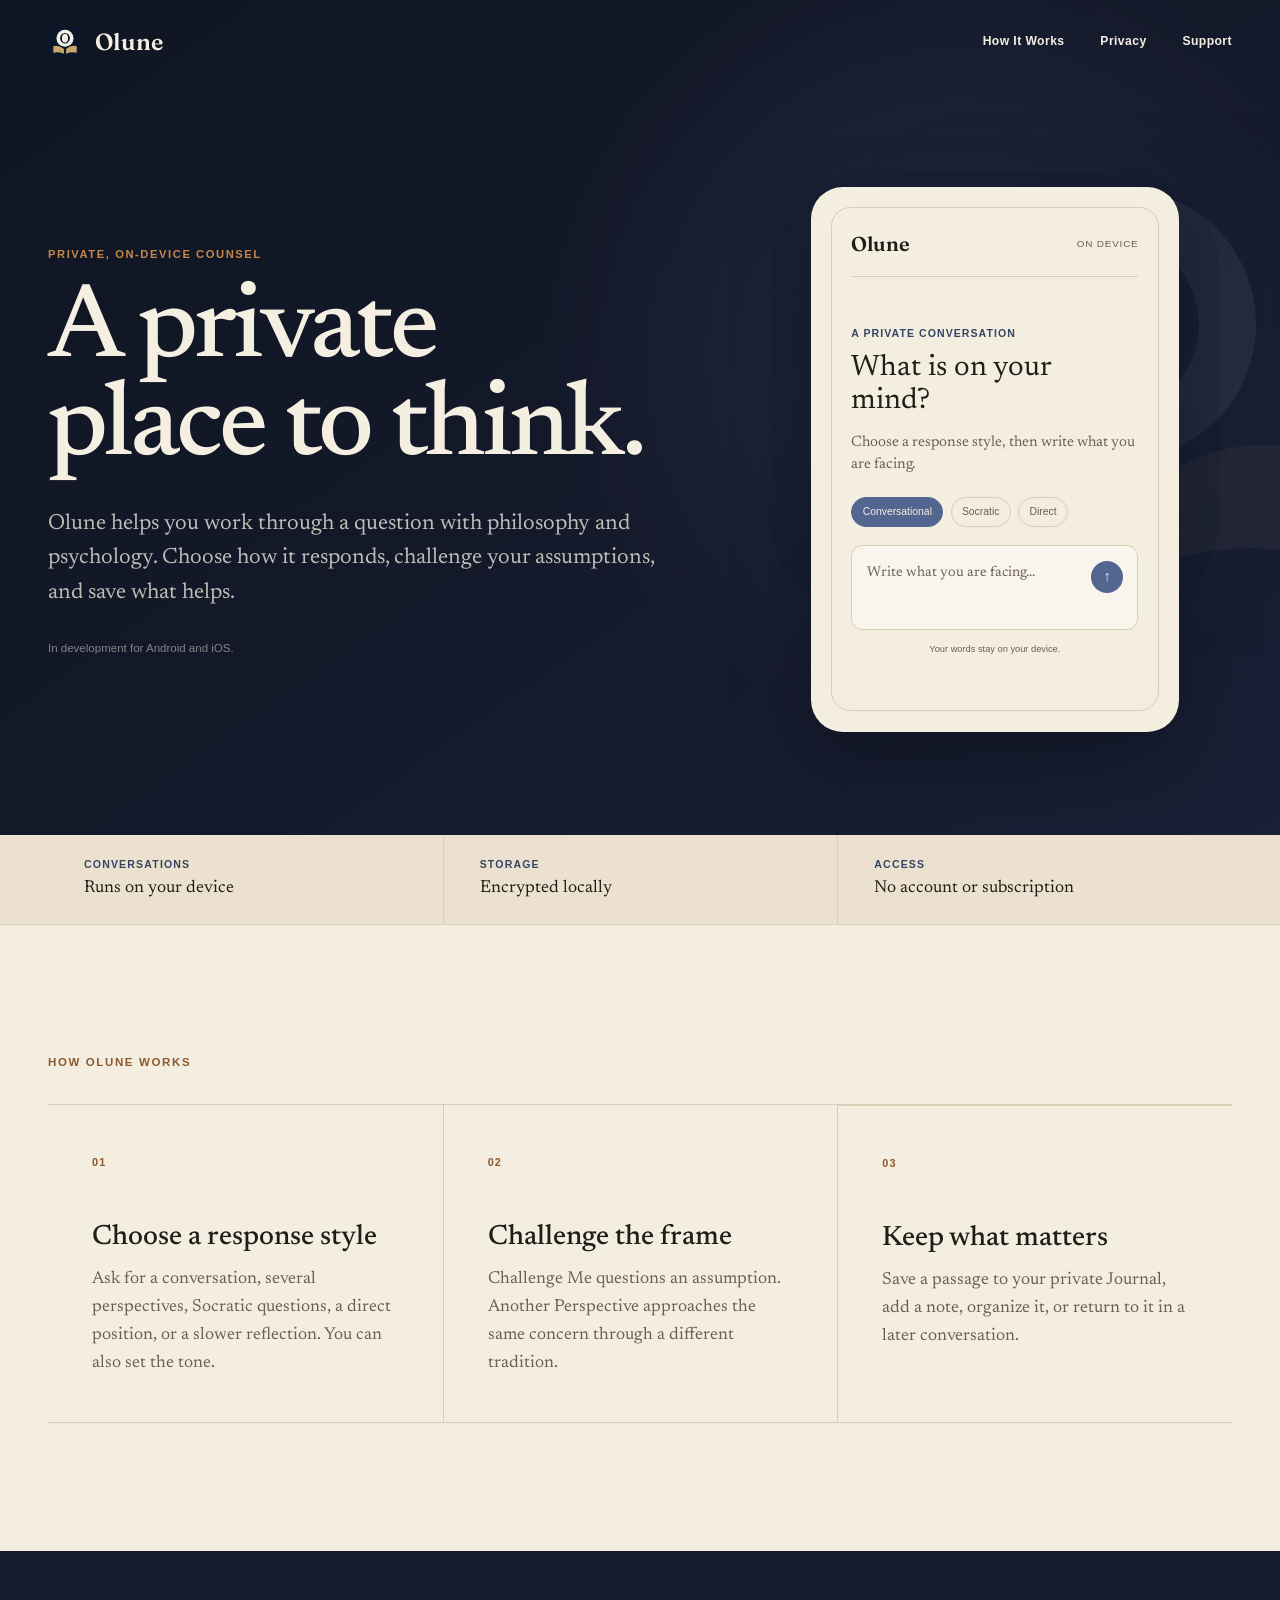
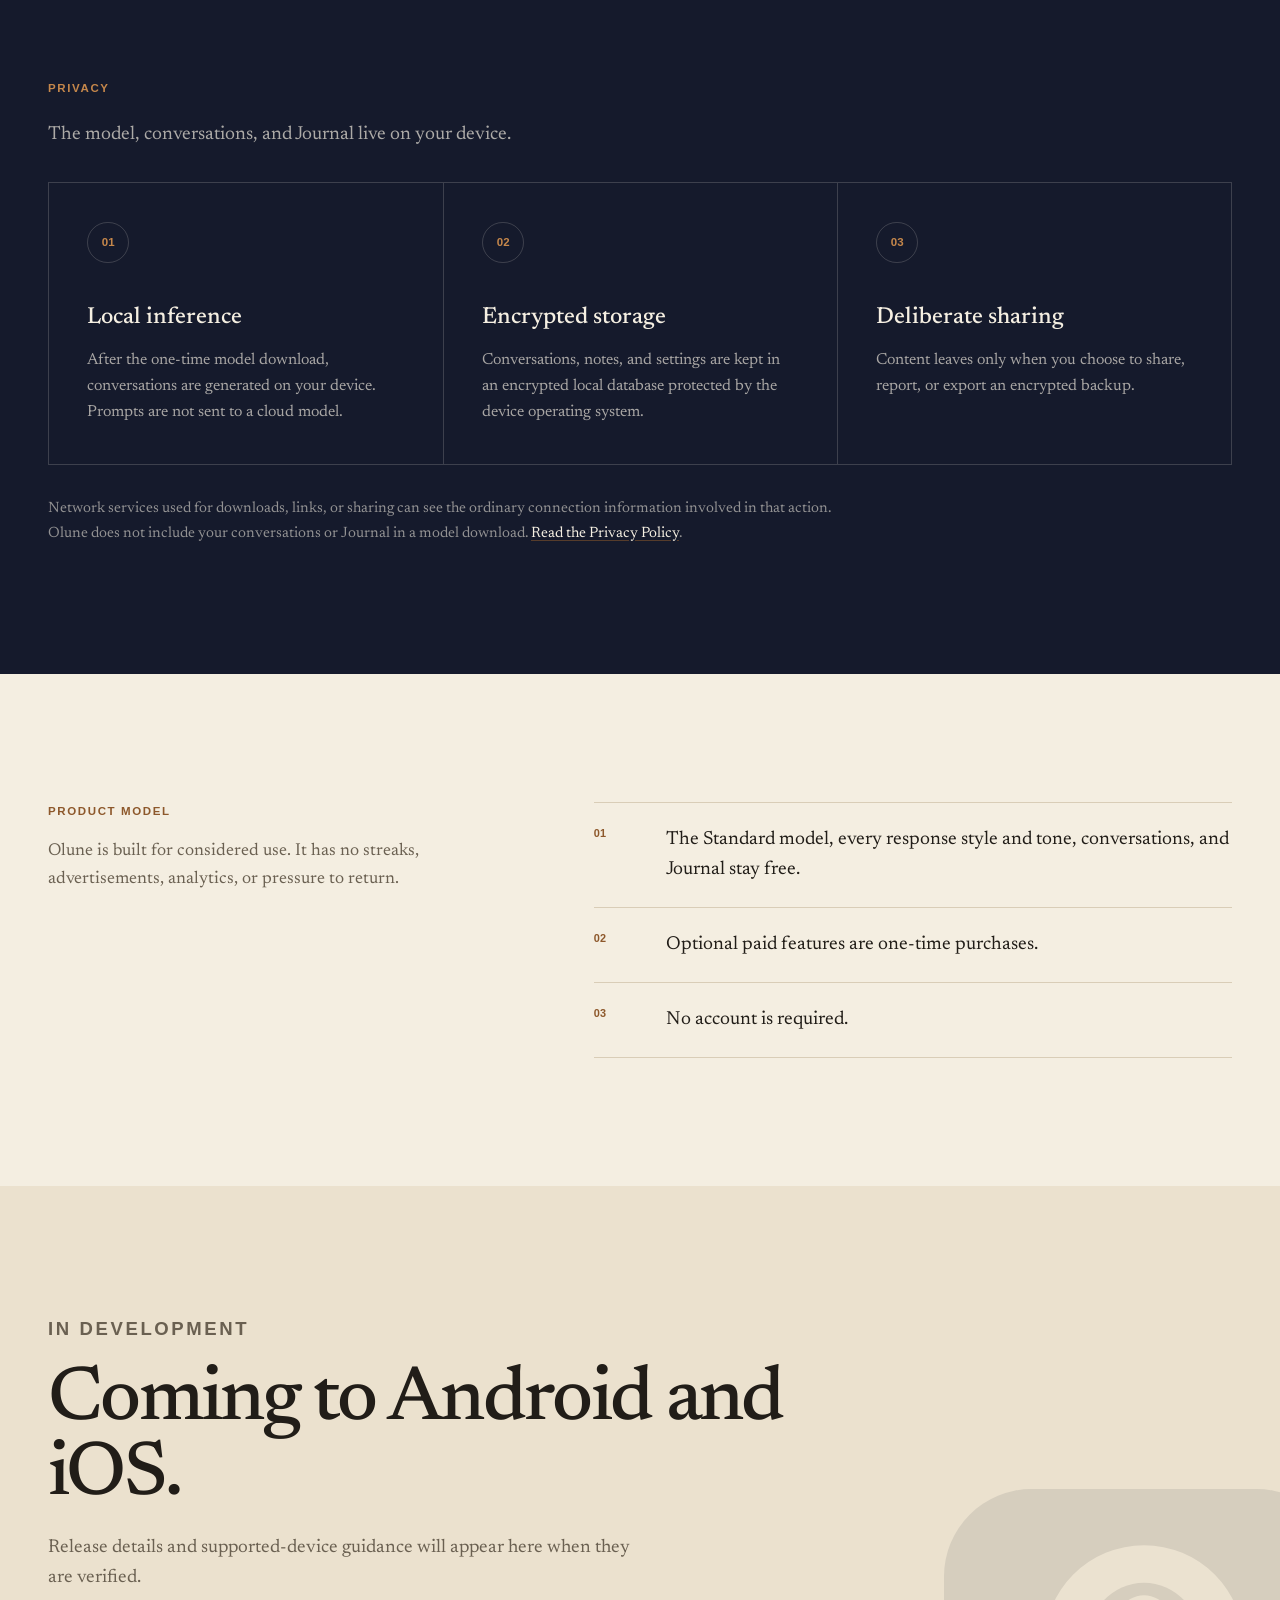
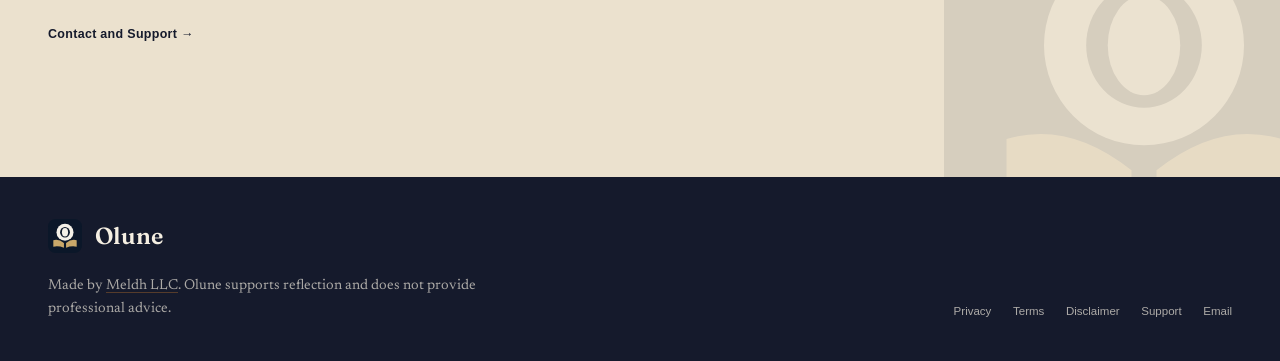
==== commit ac31536a: "Simplify Olune product site" ====
--- a/index.html
+++ b/index.html
@@ -4,18 +4,18 @@
   <meta charset="utf-8">
   <meta name="viewport" content="width=device-width, initial-scale=1">
   <title>Olune | A Private Place to Think</title>
-  <meta name="description" content="Olune is an on-device philosophical counsel app for private conversation, reflection, and a journal of the thoughts worth keeping.">
+  <meta name="description" content="Olune is a private, on-device app for talking through difficult questions, testing another perspective, and saving what helps.">
   <meta name="theme-color" content="#151a2c">
   <meta name="robots" content="index, follow, max-image-preview:large">
   <link rel="canonical" href="https://olune.ai/">
-  <link rel="icon" href="/assets/brand/olune-app-icon.png" type="image/png">
+  <link rel="icon" href="/assets/brand/olune-mark.svg" type="image/svg+xml">
   <link rel="apple-touch-icon" href="/assets/brand/olune-app-icon.png">
   <link rel="manifest" href="/site.webmanifest">
   <link rel="stylesheet" href="/assets/site.css">
   <meta property="og:type" content="website">
   <meta property="og:site_name" content="Olune">
   <meta property="og:title" content="Olune | A Private Place to Think">
-  <meta property="og:description" content="Private, on-device philosophical counsel. No account, cloud inference, telemetry, or subscription.">
+  <meta property="og:description" content="Private conversation and reflection, powered on your device.">
   <meta property="og:url" content="https://olune.ai/">
   <meta property="og:image" content="https://olune.ai/assets/brand/olune-social.png">
   <meta property="og:image:width" content="1731">
@@ -23,7 +23,7 @@
   <meta property="og:image:alt" content="Olune. A private place to think.">
   <meta name="twitter:card" content="summary_large_image">
   <meta name="twitter:title" content="Olune | A Private Place to Think">
-  <meta name="twitter:description" content="Private, on-device philosophical counsel.">
+  <meta name="twitter:description" content="Private conversation and reflection, powered on your device.">
   <meta name="twitter:image" content="https://olune.ai/assets/brand/olune-social.png">
   <script type="application/ld+json">
   {
@@ -52,11 +52,9 @@
         <span class="brand-name">Olune</span>
       </a>
       <div class="nav-links">
-        <a href="#experience">Experience</a>
+        <a href="#experience">How It Works</a>
         <a href="#privacy">Privacy</a>
-        <a href="#principles">Principles</a>
         <a href="/support/">Support</a>
-        <a class="nav-status" href="#availability">In Development</a>
       </div>
     </nav>
   </header>
@@ -65,22 +63,16 @@
     <section class="hero" aria-labelledby="hero-title">
       <div class="hero-shell">
         <div>
-          <p class="eyebrow">Private, on-device philosophical counsel</p>
+          <p class="eyebrow">Private, on-device counsel</p>
           <h1 id="hero-title">A private place to think.</h1>
           <p class="hero-copy">
-            Olune brings philosophy and psychology into a conversation that runs on
-            your device. Examine a problem, test another perspective, and keep the
-            passages worth returning to.
-          </p>
-          <div class="hero-actions">
-            <a class="button button--primary" href="#experience">See How It Works</a>
-            <a class="button" href="/privacy/">Read the Privacy Policy</a>
-          </div>
+            Olune helps you work through a question with philosophy and psychology.
+            Choose how it responds, challenge your assumptions, and save what helps.
+          </p>
           <p class="hero-note">In development for Android and iOS.</p>
         </div>
 
         <div class="hero-visual" aria-label="Illustration of the Olune conversation screen">
-          <div class="hero-orbit" aria-hidden="true"></div>
           <div class="app-preview">
             <div class="preview-screen">
               <div class="preview-top">
@@ -90,19 +82,12 @@
               <p class="preview-intro">A private conversation</p>
               <p class="preview-question">What is on your mind?</p>
               <p class="preview-copy">
-                Choose how Olune responds, then write what you are facing.
+                Choose a response style, then write what you are facing.
               </p>
               <div class="pill-row" aria-hidden="true">
                 <span class="pill pill--active">Conversational</span>
-                <span class="pill">Perspectives</span>
                 <span class="pill">Socratic</span>
                 <span class="pill">Direct</span>
-                <span class="pill">Reflective</span>
-              </div>
-              <div class="pill-row" style="margin-top: 0.45rem" aria-hidden="true">
-                <span class="pill">Neutral</span>
-                <span class="pill pill--active">Warm</span>
-                <span class="pill">Challenging</span>
               </div>
               <div class="preview-input">
                 <span>Write what you are facing...</span>
@@ -118,7 +103,7 @@
     <section class="trust-band" aria-label="Olune privacy summary">
       <div class="trust-shell">
         <div class="trust-item">
-          <span class="trust-label">Inference</span>
+          <span class="trust-label">Conversations</span>
           <span class="trust-value">Runs on your device</span>
         </div>
         <div class="trust-item">
@@ -126,60 +111,41 @@
           <span class="trust-value">Encrypted locally</span>
         </div>
         <div class="trust-item">
-          <span class="trust-label">Business Model</span>
-          <span class="trust-value">No subscriptions</span>
+          <span class="trust-label">Access</span>
+          <span class="trust-value">No account or subscription</span>
         </div>
       </div>
     </section>
 
     <section class="section" id="experience" aria-labelledby="experience-title">
       <div class="section-shell">
-        <div class="section-intro">
-          <p class="eyebrow">The experience</p>
-          <div>
-            <h2 class="section-title" id="experience-title">Philosophy for the life in front of you.</h2>
-            <p class="section-dek">
-              Olune is a thinking partner for questions without easy answers. Its
-              responses draw from philosophical and psychological traditions while
-              staying with the particulars of your situation.
-            </p>
-          </div>
-        </div>
-
-        <div class="feature-grid">
+        <div class="section-intro section-intro--compact">
+          <h2 class="section-label" id="experience-title">How Olune works</h2>
+        </div>
+
+        <div class="feature-grid feature-grid--three">
           <article class="feature-card">
             <span class="feature-index">01</span>
-            <h3>Choose the shape of the conversation</h3>
-            <p>
-              Ask for a natural exchange, several named perspectives, Socratic
-              questions, a direct position, or a slower reflective response. Tone can
-              remain measured, turn warm, or become more challenging.
+            <h3>Choose a response style</h3>
+            <p>
+              Ask for a conversation, several perspectives, Socratic questions, a
+              direct position, or a slower reflection. You can also set the tone.
             </p>
           </article>
           <article class="feature-card">
             <span class="feature-index">02</span>
-            <h3>Invite honest resistance</h3>
-            <p>
-              Challenge Me asks one direct question about something you may be taking
-              for granted. Another Perspective returns to the same concern through a
-              different tradition.
+            <h3>Challenge the frame</h3>
+            <p>
+              Challenge Me questions an assumption. Another Perspective approaches
+              the same concern through a different tradition.
             </p>
           </article>
           <article class="feature-card">
             <span class="feature-index">03</span>
             <h3>Keep what matters</h3>
             <p>
-              Save a passage to your private Journal, add your own note, organize it
-              with tags and collections, or begin a new conversation from it later.
-            </p>
-          </article>
-          <article class="feature-card">
-            <span class="feature-index">04</span>
-            <h3>Find traditions worth returning to</h3>
-            <p>
-              Explore concise introductions to different schools of thought and use a
-              guided quiz to find the traditions that speak most clearly to your
-              current questions.
+              Save a passage to your private Journal, add a note, organize it, or
+              return to it in a later conversation.
             </p>
           </article>
         </div>
@@ -188,15 +154,11 @@
 
     <section class="section section--midnight" id="privacy" aria-labelledby="privacy-title">
       <div class="section-shell">
-        <div class="section-intro">
-          <p class="eyebrow">Private by construction</p>
-          <div>
-            <h2 class="section-title" id="privacy-title">Counsel without an audience.</h2>
-            <p class="section-dek">
-              The model, conversation history, and Journal live on your device. Olune
-              has no account system, analytics SDK, advertising, or telemetry.
-            </p>
-          </div>
+        <div class="section-intro section-intro--compact">
+          <h2 class="section-label" id="privacy-title">Privacy</h2>
+          <p class="section-dek">
+            The model, conversations, and Journal live on your device.
+          </p>
         </div>
 
         <div class="privacy-grid">
@@ -204,33 +166,33 @@
             <span class="privacy-icon" aria-hidden="true">01</span>
             <h3>Local inference</h3>
             <p>
-              After the one-time model download, your conversations are generated on
-              the device in your hands. Prompts are not sent to a cloud model.
+              After the one-time model download, conversations are generated on your
+              device. Prompts are not sent to a cloud model.
             </p>
           </article>
           <article class="privacy-card">
             <span class="privacy-icon" aria-hidden="true">02</span>
             <h3>Encrypted storage</h3>
             <p>
-              Saved conversations, notes, and settings are kept in an encrypted local
-              database protected by a key held in the device operating system.
+              Conversations, notes, and settings are kept in an encrypted local
+              database protected by the device operating system.
             </p>
           </article>
           <article class="privacy-card">
             <span class="privacy-icon" aria-hidden="true">03</span>
             <h3>Deliberate sharing</h3>
             <p>
-              Nothing reaches Meldh automatically. Content leaves only when you choose
-              an action such as sharing, reporting, or exporting an encrypted backup.
+              Content leaves only when you choose to share, report, or export an
+              encrypted backup.
             </p>
           </article>
         </div>
 
         <p class="privacy-detail">
-          The model download host and any link or sharing destination you choose can
-          see the ordinary network information involved in that action. Olune never
-          includes your conversation or Journal in the model download. The full
-          details are in the <a href="/privacy/">Privacy Policy</a>.
+          Network services used for downloads, links, or sharing can see the ordinary
+          connection information involved in that action. Olune does not include your
+          conversations or Journal in a model download.
+          <a href="/privacy/">Read the Privacy Policy</a>.
         </p>
       </div>
     </section>
@@ -238,85 +200,25 @@
     <section class="section" id="principles" aria-labelledby="principles-title">
       <div class="section-shell charter">
         <div class="charter-copy">
-          <p class="eyebrow">The Olune Charter</p>
-          <h2 class="section-title" id="principles-title">A product that leaves room for a life.</h2>
+          <h2 class="section-label" id="principles-title">Product model</h2>
           <p>
-            Olune is built for considered use. It has no streaks, attention loops, or
-            pressure to return. The core app remains useful without an account,
-            subscription, or continuing content promise.
+            Olune is built for considered use. It has no streaks, advertisements,
+            analytics, or pressure to return.
           </p>
         </div>
         <div class="charter-list">
           <div class="charter-line">
             <span>01</span>
-            <span>The Standard model, every response type and tone, conversation, and Journal stay free.</span>
+            <span>The Standard model, every response style and tone, conversations, and Journal stay free.</span>
           </div>
           <div class="charter-line">
             <span>02</span>
-            <span>Optional paid features are bought once and owned. There are no subscriptions.</span>
+            <span>Optional paid features are one-time purchases.</span>
           </div>
           <div class="charter-line">
             <span>03</span>
-            <span>There are no accounts, trackers, analytics, advertisements, or Meldh servers.</span>
-          </div>
-          <div class="charter-line">
-            <span>04</span>
-            <span>What ships is complete. A purchase does not depend on promised future work.</span>
-          </div>
-          <div class="charter-line">
-            <span>05</span>
-            <span>Progress only counts upward. Olune does not punish a quiet week.</span>
-          </div>
-        </div>
-      </div>
-    </section>
-
-    <section class="section section--rule" aria-labelledby="faq-title">
-      <div class="section-shell">
-        <div class="section-intro">
-          <p class="eyebrow">Questions</p>
-          <h2 class="section-title" id="faq-title">What to know before Olune arrives.</h2>
-        </div>
-        <div class="faq-list">
-          <details>
-            <summary>Is Olune therapy?</summary>
-            <p>
-              No. Olune is a companion for reflection and is not a doctor, therapist,
-              counselor, lawyer, or financial adviser. It is not built for emergencies
-              and cannot replace a qualified professional who knows your circumstances.
-            </p>
-          </details>
-          <details>
-            <summary>Does Olune need an internet connection?</summary>
-            <p>
-              Core conversations and storage work offline after a one-time model
-              download. Opening links, using an app-store purchase, sending a report,
-              or sharing content through another service requires the connection used
-              by that action.
-            </p>
-          </details>
-          <details>
-            <summary>Why is the model download large?</summary>
-            <p>
-              Olune runs a full language model locally so your prompts do not need to
-              travel to a cloud inference service. Exact download sizes and supported
-              device guidance will be published before release.
-            </p>
-          </details>
-          <details>
-            <summary>Can I move my Journal to another device?</summary>
-            <p>
-              Olune can create a password-protected encrypted backup that you choose
-              where to store. Meldh never receives the file or the password.
-            </p>
-          </details>
-          <details>
-            <summary>When will Olune be available?</summary>
-            <p>
-              Olune is in active development for Android and iOS. Release information
-              and verified device requirements will appear here when the app is ready.
-            </p>
-          </details>
+            <span>No account is required.</span>
+          </div>
         </div>
       </div>
     </section>
@@ -325,13 +227,12 @@
       <div class="section-shell">
         <div class="closing-copy">
           <p class="eyebrow">In development</p>
-          <h2 id="availability-title">Some questions deserve more than a quick answer.</h2>
+          <h2 id="availability-title">Coming to Android and iOS.</h2>
           <p>
-            Olune is being prepared for Android and iOS. There is no mailing list,
-            tracking pixel, or sign-up form. This page will carry the release when it is
-            ready.
-          </p>
-          <a class="button" href="/support/">Contact and Support</a>
+            Release details and supported-device guidance will appear here when they
+            are verified.
+          </p>
+          <a class="text-link" href="/support/">Contact and Support <span aria-hidden="true">→</span></a>
         </div>
       </div>
     </section>
@@ -345,8 +246,8 @@
           <span class="brand-name">Olune</span>
         </a>
         <p class="footer-note">
-          Made by <a href="https://meldh.com/">Meldh LLC</a>. Olune is a
-          philosophical reflection tool and does not provide professional advice.
+          Made by <a href="https://meldh.com/">Meldh LLC</a>. Olune supports
+          reflection and does not provide professional advice.
         </p>
       </div>
       <nav class="footer-links" aria-label="Footer navigation">
--- a/assets/site.css
+++ b/assets/site.css
@@ -151,26 +151,14 @@
 }
 
 .brand-mark {
-  position: relative;
-  width: 2rem;
-  height: 2rem;
+  width: 2.15rem;
+  height: 2.15rem;
   flex: 0 0 auto;
-  border: 0.3rem solid currentColor;
-  border-right-color: transparent;
-  border-radius: 50%;
-  transform: rotate(-18deg);
+  background: url("brand/olune-mark.svg") center / contain no-repeat;
 }
 
 .brand-mark::after {
-  position: absolute;
-  top: 0.05rem;
-  right: -0.04rem;
-  width: 0.34rem;
-  height: 0.34rem;
-  border-radius: 50%;
-  background: var(--bronze);
-  content: "";
-  transform: rotate(18deg);
+  content: none;
 }
 
 .brand-name {
@@ -184,7 +172,7 @@
   display: flex;
   align-items: center;
   justify-content: flex-end;
-  gap: clamp(1rem, 2.4vw, 2rem);
+  gap: clamp(1.15rem, 2.8vw, 2.4rem);
   font-family: var(--sans);
   font-size: 0.76rem;
   font-weight: 650;
@@ -200,11 +188,8 @@
   color: var(--bronze);
 }
 
-.nav-status {
-  padding: 0.48rem 0.75rem;
-  border: 1px solid currentColor;
-  border-radius: 999px;
-  opacity: 0.92;
+.nav-links a[aria-current="page"] {
+  color: var(--bronze-dark);
 }
 
 .hero {
@@ -212,23 +197,20 @@
   min-height: 52rem;
   overflow: hidden;
   background:
-    radial-gradient(circle at 76% 42%, rgba(83, 102, 143, 0.35), transparent 23rem),
-    linear-gradient(145deg, #111625, var(--midnight) 58%, #1b2237);
+    radial-gradient(circle at 74% 40%, rgba(83, 102, 143, 0.22), transparent 25rem),
+    linear-gradient(145deg, #101522, var(--midnight) 62%, #192036);
   color: var(--moon);
 }
 
 .hero::before {
   position: absolute;
-  top: -25rem;
-  right: -19rem;
-  width: 57rem;
-  height: 57rem;
-  border: 1px solid rgba(245, 239, 226, 0.08);
-  border-radius: 50%;
-  box-shadow:
-    0 0 0 6rem rgba(245, 239, 226, 0.018),
-    0 0 0 12rem rgba(245, 239, 226, 0.012);
+  top: 7rem;
+  right: -7rem;
+  width: 34rem;
+  height: 34rem;
+  background: url("brand/olune-mark.svg") center / contain no-repeat;
   content: "";
+  opacity: 0.055;
 }
 
 .hero-shell {
@@ -310,7 +292,7 @@
 }
 
 .hero-note {
-  margin: 1.15rem 0 0;
+  margin: 1.8rem 0 0;
   color: rgba(245, 239, 226, 0.5);
   font-family: var(--sans);
   font-size: 0.72rem;
@@ -321,30 +303,16 @@
   min-height: 37rem;
 }
 
-.hero-orbit {
+.hero-visual::before {
   position: absolute;
-  top: 0.5rem;
-  right: -2rem;
-  width: 26rem;
-  height: 26rem;
-  border: 1px solid rgba(245, 239, 226, 0.11);
-  border-radius: 50%;
-}
-
-.hero-orbit::before,
-.hero-orbit::after {
-  position: absolute;
-  border: 1px solid rgba(245, 239, 226, 0.08);
-  border-radius: 50%;
+  top: 1rem;
+  left: 50%;
+  width: 28rem;
+  height: 28rem;
+  background: url("brand/olune-mark.svg") center / contain no-repeat;
   content: "";
-}
-
-.hero-orbit::before {
-  inset: 3.1rem;
-}
-
-.hero-orbit::after {
-  inset: 6.3rem;
+  opacity: 0.16;
+  transform: translateX(-50%);
 }
 
 .app-preview {
@@ -360,7 +328,7 @@
   background: var(--paper);
   box-shadow: 0 2rem 5rem rgba(0, 0, 0, 0.28);
   color: var(--ink);
-  transform: translateX(-50%) rotate(2deg);
+  transform: translateX(-50%);
 }
 
 .preview-screen {
@@ -535,6 +503,25 @@
   align-items: start;
 }
 
+.section-intro--compact {
+  display: block;
+  margin-bottom: 2rem;
+}
+
+.section-label {
+  margin: 0;
+  color: var(--bronze-dark);
+  font-family: var(--sans);
+  font-size: 0.72rem;
+  font-weight: 750;
+  letter-spacing: 0.14em;
+  text-transform: uppercase;
+}
+
+.section--midnight .section-label {
+  color: var(--bronze);
+}
+
 .section-title {
   max-width: 44rem;
   margin: 0;
@@ -558,6 +545,18 @@
   border-top: 1px solid var(--rule);
   border-bottom: 1px solid var(--rule);
   grid-template-columns: repeat(2, 1fr);
+}
+
+.feature-grid--three {
+  grid-template-columns: repeat(3, 1fr);
+}
+
+.feature-grid--three .feature-card {
+  border-top: 0;
+}
+
+.feature-grid--three .feature-card + .feature-card {
+  border-left: 1px solid var(--rule);
 }
 
 .feature-card {
@@ -730,15 +729,13 @@
 
 .closing::after {
   position: absolute;
-  right: -8rem;
-  bottom: -13rem;
-  width: 30rem;
-  height: 30rem;
-  border: 4.5rem solid rgba(83, 102, 143, 0.1);
-  border-right-color: transparent;
-  border-radius: 50%;
+  right: -4rem;
+  bottom: -7rem;
+  width: 25rem;
+  height: 25rem;
+  background: url("brand/olune-mark.svg") center / contain no-repeat;
   content: "";
-  transform: rotate(-20deg);
+  opacity: 0.09;
 }
 
 .closing-copy {
@@ -761,11 +758,19 @@
   font-size: 1.16rem;
 }
 
-.closing-copy .button {
+.text-link {
+  display: inline-block;
   margin-top: 0.8rem;
-  border-color: var(--midnight);
-  background: var(--midnight);
-  color: var(--moon);
+  color: var(--midnight);
+  font-family: var(--sans);
+  font-size: 0.78rem;
+  font-weight: 750;
+  letter-spacing: 0.025em;
+  text-decoration: none;
+}
+
+.text-link:hover {
+  color: var(--bronze-dark);
 }
 
 .site-footer {
@@ -891,28 +896,38 @@
 }
 
 .support-grid {
+  margin-top: 2rem;
+  border-top: 1px solid var(--rule);
+}
+
+.support-hero {
+  padding: clamp(3.5rem, 6vw, 5rem) 0 clamp(2.5rem, 4vw, 3.5rem);
+}
+
+.support-body {
+  padding: clamp(2.5rem, 5vw, 4rem) 0;
+}
+
+.support-card {
   display: grid;
-  margin-top: 2.5rem;
-  border-top: 1px solid var(--rule);
+  padding: 1.5rem 0;
   border-bottom: 1px solid var(--rule);
-  grid-template-columns: repeat(2, 1fr);
-}
-
-.support-card {
-  padding: 1.7rem 0;
+  grid-template-columns: minmax(10rem, 0.42fr) minmax(0, 1fr);
+  gap: clamp(1.5rem, 5vw, 4rem);
+  align-items: start;
 }
 
 .support-card:nth-child(even) {
-  padding-left: 1.7rem;
-  border-left: 1px solid var(--rule);
+  padding-left: 0;
+  border-left: 0;
 }
 
 .support-card h2 {
-  margin: 0 0 0.6rem;
+  margin: 0;
 }
 
 .support-card p {
-  margin-bottom: 0;
+  margin: 0;
 }
 
 @media (max-width: 58rem) {
@@ -933,9 +948,13 @@
     top: 0;
   }
 
-  .hero-orbit {
-    right: 50%;
-    transform: translateX(50%);
+  .feature-grid--three {
+    grid-template-columns: 1fr;
+  }
+
+  .feature-grid--three .feature-card + .feature-card {
+    border-top: 1px solid var(--rule);
+    border-left: 0;
   }
 
   .section-intro {
@@ -966,7 +985,11 @@
     min-height: 4.4rem;
   }
 
-  .nav-links a:not(.nav-status) {
+  .nav-links {
+    gap: 1rem;
+  }
+
+  .nav-links a[href="#experience"] {
     display: none;
   }
 
@@ -997,8 +1020,7 @@
   }
 
   .trust-shell,
-  .feature-grid,
-  .support-grid {
+  .feature-grid {
     grid-template-columns: 1fr;
   }
 
@@ -1021,8 +1043,15 @@
 
   .support-card:nth-child(even) {
     padding-left: 0;
-    border-top: 1px solid var(--rule);
     border-left: 0;
+  }
+
+  .support-card {
+    display: block;
+  }
+
+  .support-card h2 {
+    margin-bottom: 0.55rem;
   }
 
   .footer-shell {
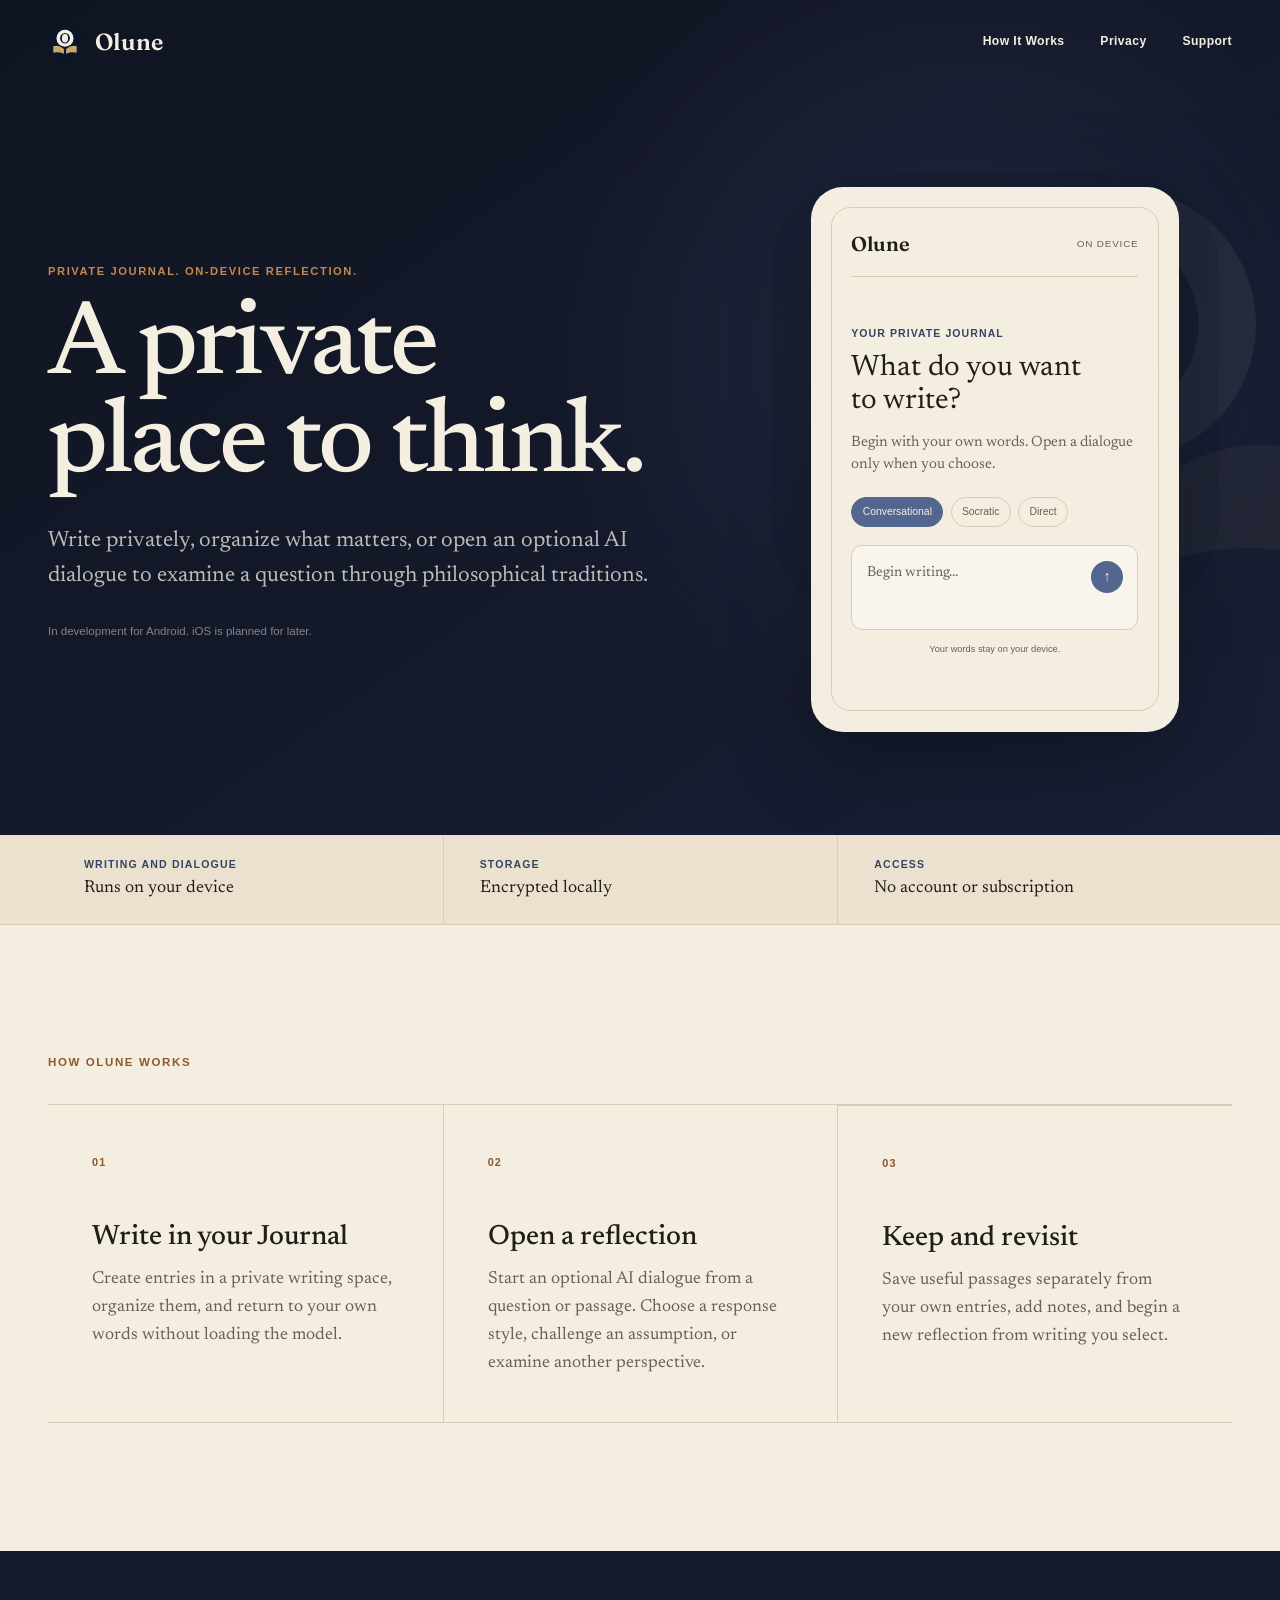
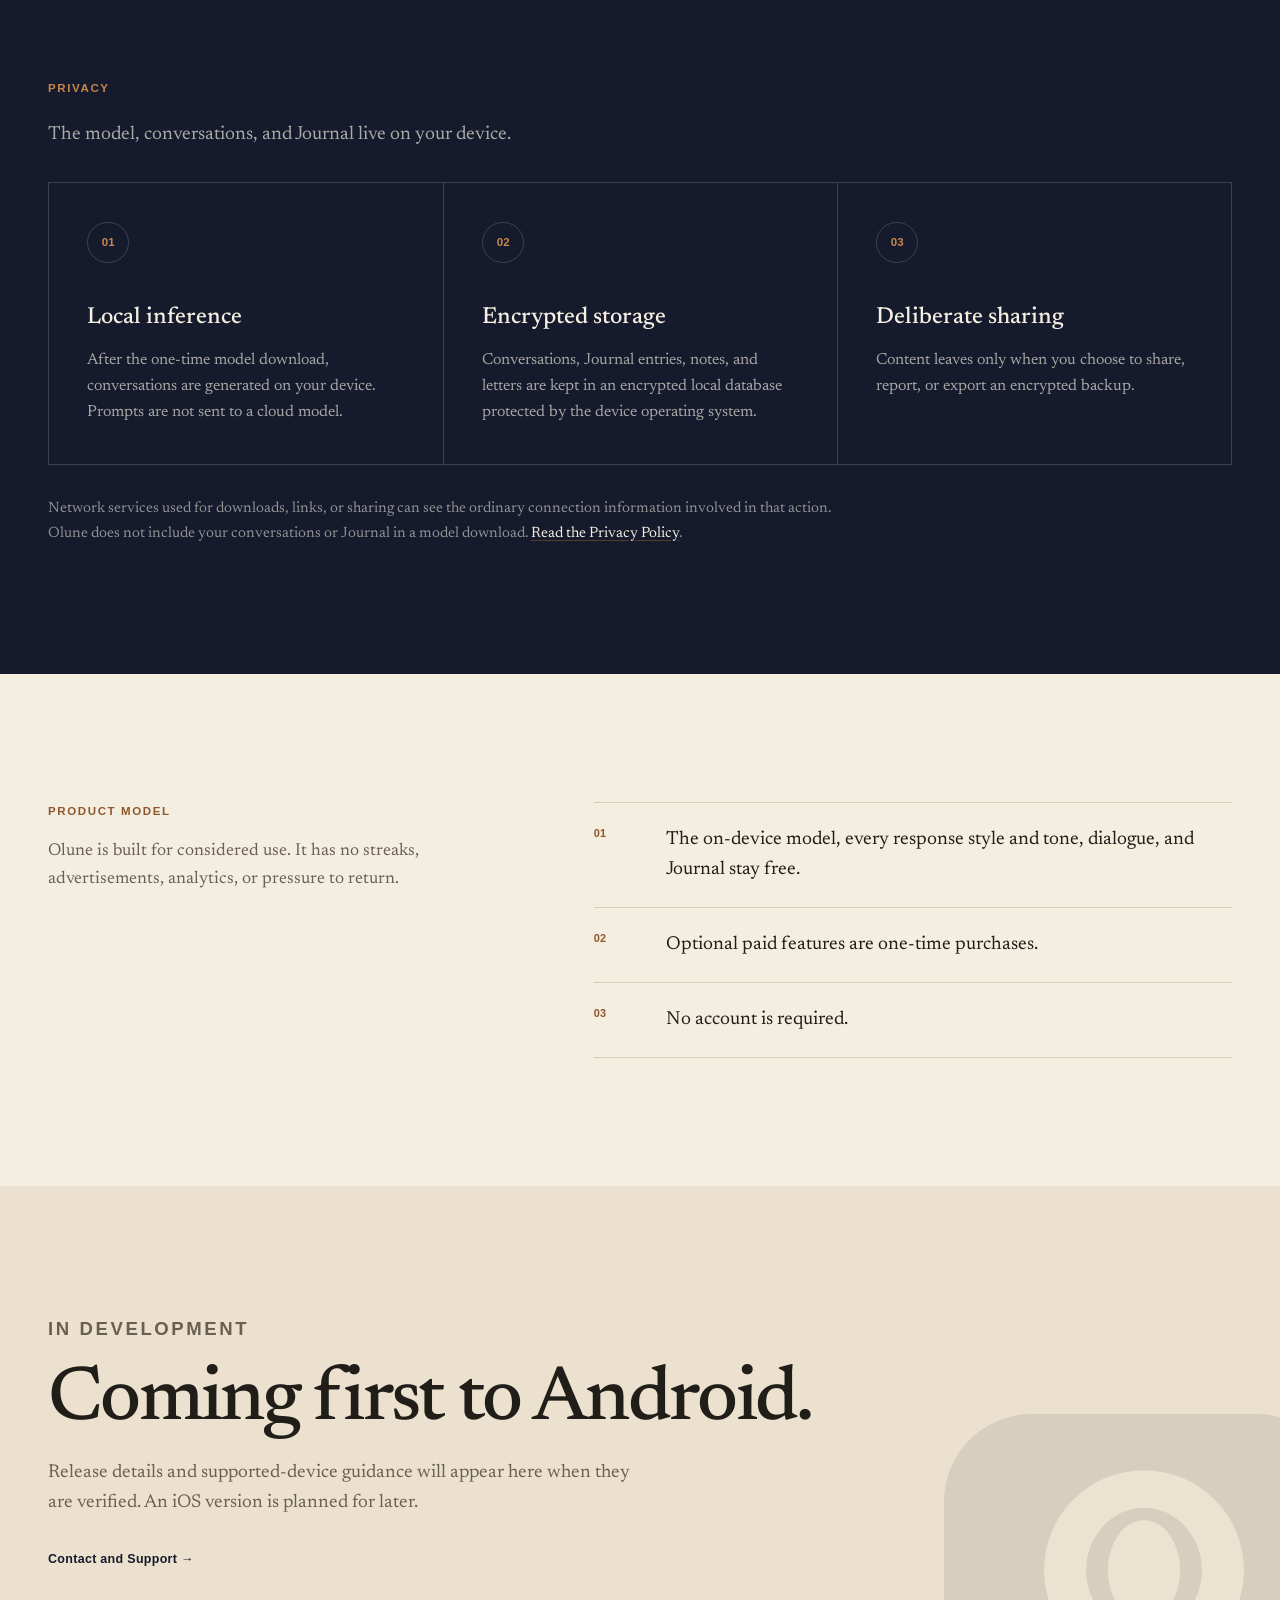
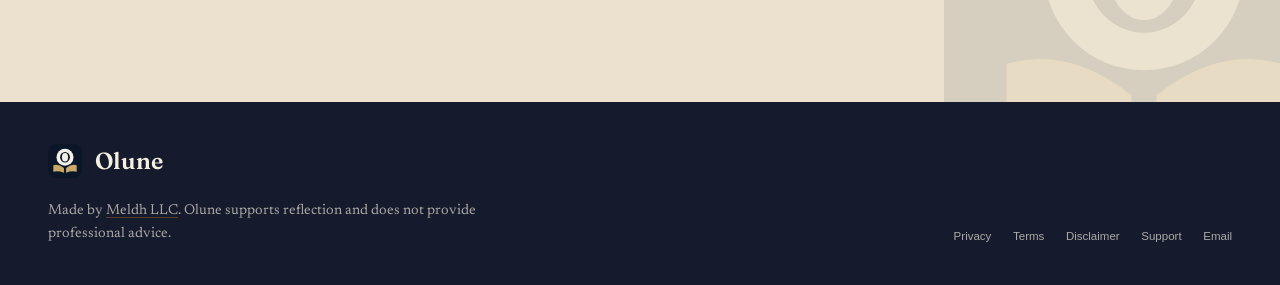
==== commit 3630972a: "Reframe Olune around private journal reflection" ====
--- a/index.html
+++ b/index.html
@@ -4,7 +4,7 @@
   <meta charset="utf-8">
   <meta name="viewport" content="width=device-width, initial-scale=1">
   <title>Olune | A Private Place to Think</title>
-  <meta name="description" content="Olune is a private, on-device app for talking through difficult questions, testing another perspective, and saving what helps.">
+  <meta name="description" content="Olune is a private journal and on-device philosophical reflection app for writing, examining questions, and saving what matters.">
   <meta name="theme-color" content="#151a2c">
   <meta name="robots" content="index, follow, max-image-preview:large">
   <link rel="canonical" href="https://olune.ai/">
@@ -15,7 +15,7 @@
   <meta property="og:type" content="website">
   <meta property="og:site_name" content="Olune">
   <meta property="og:title" content="Olune | A Private Place to Think">
-  <meta property="og:description" content="Private conversation and reflection, powered on your device.">
+  <meta property="og:description" content="Private writing and philosophical reflection, powered on your device.">
   <meta property="og:url" content="https://olune.ai/">
   <meta property="og:image" content="https://olune.ai/assets/brand/olune-social.png">
   <meta property="og:image:width" content="1731">
@@ -23,7 +23,7 @@
   <meta property="og:image:alt" content="Olune. A private place to think.">
   <meta name="twitter:card" content="summary_large_image">
   <meta name="twitter:title" content="Olune | A Private Place to Think">
-  <meta name="twitter:description" content="Private conversation and reflection, powered on your device.">
+  <meta name="twitter:description" content="Private writing and philosophical reflection, powered on your device.">
   <meta name="twitter:image" content="https://olune.ai/assets/brand/olune-social.png">
   <script type="application/ld+json">
   {
@@ -31,8 +31,8 @@
     "@type": "SoftwareApplication",
     "name": "Olune",
     "applicationCategory": "LifestyleApplication",
-    "operatingSystem": "Android, iOS",
-    "description": "An on-device philosophical counsel app for private conversation, reflection, and journaling.",
+    "operatingSystem": "Android",
+    "description": "A private journal and on-device philosophical reflection app.",
     "url": "https://olune.ai/",
     "publisher": {
       "@type": "Organization",
@@ -63,26 +63,26 @@
     <section class="hero" aria-labelledby="hero-title">
       <div class="hero-shell">
         <div>
-          <p class="eyebrow">Private, on-device counsel</p>
+          <p class="eyebrow">Private journal. On-device reflection.</p>
           <h1 id="hero-title">A private place to think.</h1>
           <p class="hero-copy">
-            Olune helps you work through a question with philosophy and psychology.
-            Choose how it responds, challenge your assumptions, and save what helps.
-          </p>
-          <p class="hero-note">In development for Android and iOS.</p>
-        </div>
-
-        <div class="hero-visual" aria-label="Illustration of the Olune conversation screen">
+            Write privately, organize what matters, or open an optional AI dialogue
+            to examine a question through philosophical traditions.
+          </p>
+          <p class="hero-note">In development for Android. iOS is planned for later.</p>
+        </div>
+
+        <div class="hero-visual" aria-label="Illustration of the Olune Journal screen">
           <div class="app-preview">
             <div class="preview-screen">
               <div class="preview-top">
                 <span class="preview-wordmark">Olune</span>
                 <span class="preview-lock">On Device</span>
               </div>
-              <p class="preview-intro">A private conversation</p>
-              <p class="preview-question">What is on your mind?</p>
+              <p class="preview-intro">Your private Journal</p>
+              <p class="preview-question">What do you want to write?</p>
               <p class="preview-copy">
-                Choose a response style, then write what you are facing.
+                Begin with your own words. Open a dialogue only when you choose.
               </p>
               <div class="pill-row" aria-hidden="true">
                 <span class="pill pill--active">Conversational</span>
@@ -90,7 +90,7 @@
                 <span class="pill">Direct</span>
               </div>
               <div class="preview-input">
-                <span>Write what you are facing...</span>
+                <span>Begin writing...</span>
                 <span class="send-dot" aria-hidden="true">↑</span>
               </div>
               <p class="preview-foot">Your words stay on your device.</p>
@@ -103,7 +103,7 @@
     <section class="trust-band" aria-label="Olune privacy summary">
       <div class="trust-shell">
         <div class="trust-item">
-          <span class="trust-label">Conversations</span>
+          <span class="trust-label">Writing and Dialogue</span>
           <span class="trust-value">Runs on your device</span>
         </div>
         <div class="trust-item">
@@ -126,26 +126,26 @@
         <div class="feature-grid feature-grid--three">
           <article class="feature-card">
             <span class="feature-index">01</span>
-            <h3>Choose a response style</h3>
-            <p>
-              Ask for a conversation, several perspectives, Socratic questions, a
-              direct position, or a slower reflection. You can also set the tone.
+            <h3>Write in your Journal</h3>
+            <p>
+              Create entries in a private writing space, organize them, and return to
+              your own words without loading the model.
             </p>
           </article>
           <article class="feature-card">
             <span class="feature-index">02</span>
-            <h3>Challenge the frame</h3>
-            <p>
-              Challenge Me questions an assumption. Another Perspective approaches
-              the same concern through a different tradition.
+            <h3>Open a reflection</h3>
+            <p>
+              Start an optional AI dialogue from a question or passage. Choose a
+              response style, challenge an assumption, or examine another perspective.
             </p>
           </article>
           <article class="feature-card">
             <span class="feature-index">03</span>
-            <h3>Keep what matters</h3>
-            <p>
-              Save a passage to your private Journal, add a note, organize it, or
-              return to it in a later conversation.
+            <h3>Keep and revisit</h3>
+            <p>
+              Save useful passages separately from your own entries, add notes, and
+              begin a new reflection from writing you select.
             </p>
           </article>
         </div>
@@ -174,8 +174,8 @@
             <span class="privacy-icon" aria-hidden="true">02</span>
             <h3>Encrypted storage</h3>
             <p>
-              Conversations, notes, and settings are kept in an encrypted local
-              database protected by the device operating system.
+              Conversations, Journal entries, notes, and letters are kept in an
+              encrypted local database protected by the device operating system.
             </p>
           </article>
           <article class="privacy-card">
@@ -209,7 +209,7 @@
         <div class="charter-list">
           <div class="charter-line">
             <span>01</span>
-            <span>The Standard model, every response style and tone, conversations, and Journal stay free.</span>
+            <span>The on-device model, every response style and tone, dialogue, and Journal stay free.</span>
           </div>
           <div class="charter-line">
             <span>02</span>
@@ -227,10 +227,10 @@
       <div class="section-shell">
         <div class="closing-copy">
           <p class="eyebrow">In development</p>
-          <h2 id="availability-title">Coming to Android and iOS.</h2>
+          <h2 id="availability-title">Coming first to Android.</h2>
           <p>
             Release details and supported-device guidance will appear here when they
-            are verified.
+            are verified. An iOS version is planned for later.
           </p>
           <a class="text-link" href="/support/">Contact and Support <span aria-hidden="true">→</span></a>
         </div>
